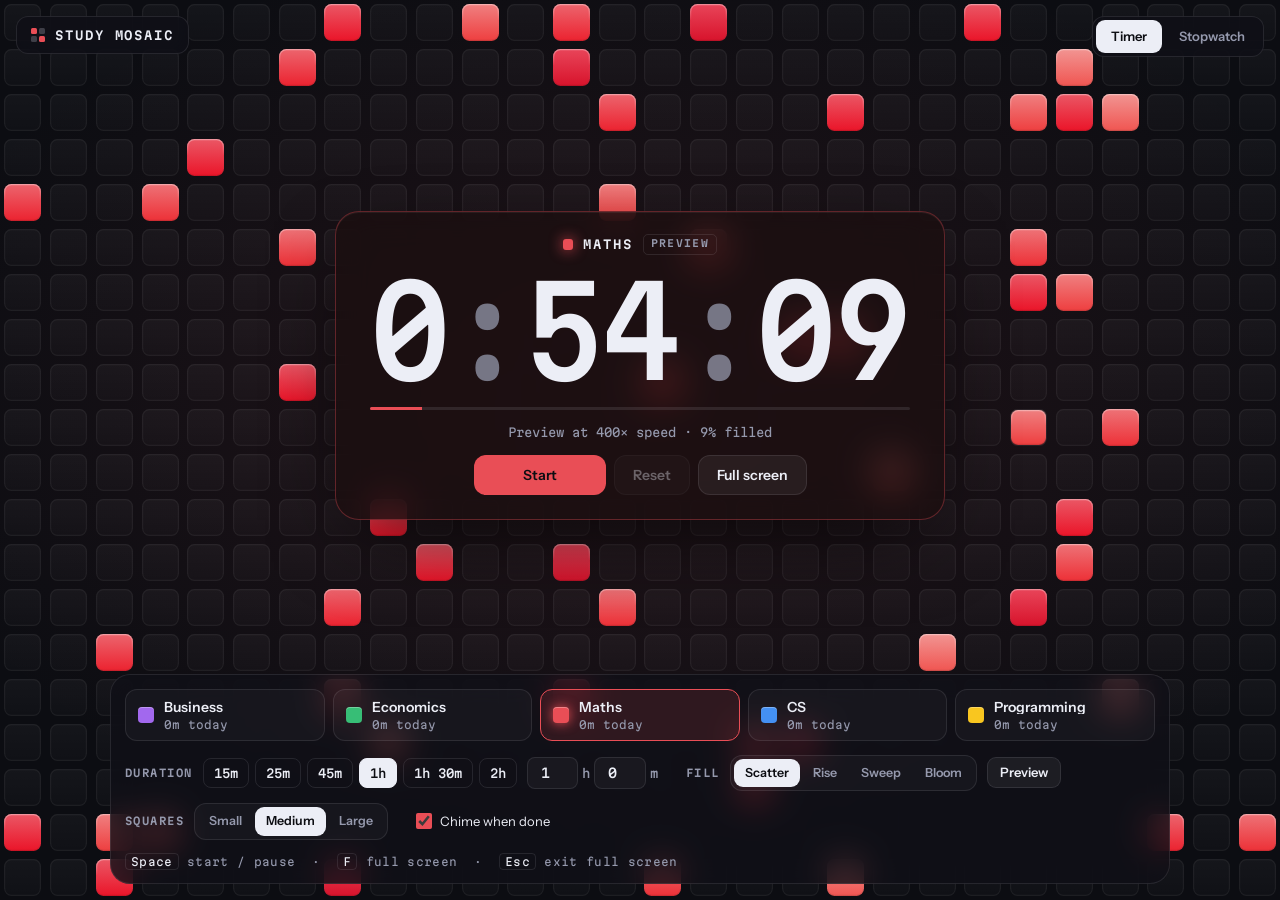
==== study-timer/index.html @ 7d8bab88 "Add Study Mosaic study timer Timer and stopwatch modes with per-subject colours (Business purple, Ec" ====
<!doctype html>
<html lang="en">
<head>
<meta charset="utf-8">
<meta name="viewport" content="width=device-width, initial-scale=1, viewport-fit=cover">
</head>
<body>
<title>Study Mosaic</title>
<link rel="preconnect" href="https://fonts.googleapis.com">
<link rel="preconnect" href="https://fonts.gstatic.com" crossorigin>
<link rel="stylesheet" href="https://fonts.googleapis.com/css2?family=Instrument+Sans:wght@400..700&family=Martian+Mono:wdth,wght@75..112.5,300..700&display=swap">
<style>
  /* Layout: a full-bleed canvas fills with squares behind a centred time plate.
     Brand + mode sit along the top, subjects + settings in a glass dock at the bottom.
     Full screen drops everything except the squares and an enlarged plate. */
  :root {
    --ink: #0c0d12;
    --glass: rgba(15, 16, 23, 0.8);
    --line: rgba(232, 234, 245, 0.1);
    --line-strong: rgba(232, 234, 245, 0.22);
    --text: #eceef6;
    --muted: #9599ad;
    --danger: #ff7a85;
    --subj: hsl(357, 78%, 61%);
    --subj-soft: hsla(357, 78%, 61%, 0.1);
    --subj-line: hsla(357, 78%, 61%, 0.35);
    --plate: hsla(357, 30%, 8%, 0.8);
    --on-subj: #0c0d12;
    --font-ui: "Instrument Sans", ui-sans-serif, system-ui, -apple-system, "Segoe UI", Roboto, sans-serif;
    --font-num: "Martian Mono", ui-monospace, "SF Mono", Menlo, Consolas, monospace;
    color-scheme: dark;
  }
  [hidden] { display: none !important; }
  html, body { height: 100%; }
  body {
    margin: 0;
    background: radial-gradient(1100px 680px at 50% 45%, var(--subj-soft), transparent 70%), var(--ink);
    color: var(--text);
    font-family: var(--font-ui);
    font-size: 15px;
    line-height: 1.4;
    overflow: hidden;
    -webkit-font-smoothing: antialiased;
  }
  button { font: inherit; }

  #tiles { position: fixed; inset: 0; width: 100%; height: 100%; display: block; z-index: 0; }

  .app {
    position: relative;
    z-index: 1;
    box-sizing: border-box;
    height: 100%;
    overflow-y: auto;
    display: grid;
    grid-template-rows: auto 1fr auto;
    gap: 16px;
    padding-block: 16px;
    padding-inline: 16px;
  }

  /* Top bar */
  .topbar { display: flex; flex-wrap: wrap; align-items: flex-start; justify-content: space-between; gap: 12px; }
  .brand {
    display: inline-flex; align-items: center; gap: 10px;
    padding: 11px 14px; border-radius: 12px;
    background: var(--glass); border: 1px solid var(--line);
    -webkit-backdrop-filter: blur(14px); backdrop-filter: blur(14px);
    font: 600 12px/1 var(--font-num); letter-spacing: 0.16em; text-transform: uppercase;
  }
  .mark { display: grid; grid-template-columns: repeat(2, 6px); gap: 2px; }
  .mark i { width: 6px; height: 6px; border-radius: 1.5px; background: var(--line-strong); }
  .mark i:nth-child(1), .mark i:nth-child(4) { background: var(--subj); }
  .mode-wrap { position: relative; }
  .confirm {
    position: absolute; top: calc(100% + 8px); right: 0; z-index: 5;
    width: min(340px, calc(100vw - 32px)); box-sizing: border-box;
    display: grid; gap: 10px; padding: 14px;
    border-radius: 14px; background: var(--glass); border: 1px solid var(--line-strong);
    -webkit-backdrop-filter: blur(16px); backdrop-filter: blur(16px);
    font-size: 14px;
  }
  .confirm-actions { display: flex; gap: 8px; }

  /* Segmented controls */
  .seg {
    display: inline-flex; gap: 2px; padding: 3px; border-radius: 12px;
    background: var(--glass); border: 1px solid var(--line);
    -webkit-backdrop-filter: blur(14px); backdrop-filter: blur(14px);
  }
  .seg button {
    border: 0; background: transparent; color: var(--muted);
    font: 600 13px/1 var(--font-ui); padding: 10px 15px; border-radius: 9px; cursor: pointer;
  }
  .seg button:hover:not(:disabled) { color: var(--text); }
  .seg button[aria-pressed="true"] { background: var(--text); color: var(--ink); }
  .seg-small { background: rgba(255, 255, 255, 0.03); -webkit-backdrop-filter: none; backdrop-filter: none; }
  .seg-small button { padding: 8px 11px; font-size: 12.5px; }

  /* Buttons */
  .btn {
    display: inline-flex; align-items: center; justify-content: center; gap: 8px;
    font: 600 14px/1 var(--font-ui); padding: 12px 18px; border-radius: 12px;
    border: 1px solid var(--line); background: rgba(255, 255, 255, 0.06); color: var(--text);
    cursor: pointer; transition: background 0.15s, border-color 0.15s, transform 0.1s;
  }
  .btn:hover:not(:disabled) { background: rgba(255, 255, 255, 0.12); }
  .btn:active:not(:disabled) { transform: translateY(1px); }
  .btn:disabled { opacity: 0.38; cursor: not-allowed; }
  .btn-primary { min-width: 132px; background: var(--subj); border-color: transparent; color: var(--on-subj); }
  .btn-primary:hover:not(:disabled) { background: var(--subj); filter: brightness(1.08); }
  .btn-small { padding: 8px 12px; font-size: 13px; border-radius: 9px; }
  .btn.armed { border-color: var(--danger); color: var(--danger); }
  :focus-visible { outline: 2px solid var(--subj); outline-offset: 2px; }

  /* Time plate */
  .stage { display: grid; place-items: center; min-height: 0; }
  .plate {
    display: grid; justify-items: center; gap: 14px;
    max-width: 100%; box-sizing: border-box;
    padding: 22px clamp(18px, 4vw, 34px) 24px;
    border-radius: 24px;
    background: var(--plate);
    border: 1px solid var(--subj-line);
    -webkit-backdrop-filter: blur(18px) saturate(1.2); backdrop-filter: blur(18px) saturate(1.2);
    box-shadow: 0 30px 90px -30px rgba(0, 0, 0, 0.85), inset 0 1px 0 rgba(255, 255, 255, 0.06);
  }
  .plate-head {
    display: flex; align-items: center; gap: 10px;
    font: 600 12px/1 var(--font-num); letter-spacing: 0.16em; text-transform: uppercase;
  }
  .dot { width: 0.85em; height: 0.85em; border-radius: 0.25em; background: var(--subj); box-shadow: 0 0 14px var(--subj); }
  .status {
    color: var(--muted); padding: 0.45em 0.7em; border: 1px solid var(--line); border-radius: 0.5em;
    font-size: 0.82em; letter-spacing: 0.14em;
  }
  .digits {
    font-family: var(--font-num); font-weight: 500; font-stretch: 87.5%;
    font-variant-numeric: tabular-nums; font-size: clamp(48px, 10vw, 124px);
    line-height: 1; letter-spacing: -0.03em; white-space: nowrap;
  }
  .digits .c { color: var(--muted); opacity: 0.75; }
  .meter { width: 100%; height: 3px; border-radius: 2px; background: var(--line); overflow: hidden; }
  .meter i { display: block; height: 100%; width: 0%; background: var(--subj); }
  .meta { font: 400 12px/1.4 var(--font-num); color: var(--muted); text-align: center; font-variant-numeric: tabular-nums; }
  .actions { display: flex; flex-wrap: wrap; justify-content: center; gap: 8px; }

  /* Dock */
  .dock {
    justify-self: center; width: 100%; max-width: 1060px; box-sizing: border-box;
    display: grid; gap: 14px; padding: 14px; border-radius: 20px;
    background: var(--glass); border: 1px solid var(--line);
    -webkit-backdrop-filter: blur(16px) saturate(1.1); backdrop-filter: blur(16px) saturate(1.1);
  }
  .subjects { display: grid; grid-template-columns: repeat(5, minmax(0, 1fr)); gap: 8px; }
  .subject {
    --c: #888;
    display: flex; align-items: center; gap: 10px; min-width: 0;
    padding: 10px 12px; border-radius: 12px;
    border: 1px solid var(--line); background: rgba(255, 255, 255, 0.03); color: var(--text);
    cursor: pointer; text-align: left; transition: border-color 0.15s, background 0.15s;
  }
  .subject:hover { background: rgba(255, 255, 255, 0.07); }
  .subject .sw { flex: none; width: 16px; height: 16px; border-radius: 4px; background: var(--c); box-shadow: inset 0 1px 0 rgba(255, 255, 255, 0.3); }
  .subject .txt { display: grid; gap: 5px; min-width: 0; }
  .subject .name { font-weight: 600; font-size: 14px; line-height: 1; white-space: nowrap; overflow: hidden; text-overflow: ellipsis; }
  .subject .today { font: 400 11px/1 var(--font-num); color: var(--muted); white-space: nowrap; font-variant-numeric: tabular-nums; }
  .subject[aria-pressed="true"] { border-color: var(--c); background: color-mix(in srgb, var(--c) 14%, transparent); }
  .subject[aria-pressed="true"] .sw { box-shadow: 0 0 12px var(--c), inset 0 1px 0 rgba(255, 255, 255, 0.3); }

  .settings { display: flex; flex-wrap: wrap; align-items: center; gap: 12px 28px; }
  .group { display: flex; flex-wrap: wrap; align-items: center; gap: 8px 10px; min-width: 0; }
  .label { font: 600 10.5px/1 var(--font-num); letter-spacing: 0.14em; text-transform: uppercase; color: var(--muted); }
  .chips { display: flex; flex-wrap: wrap; gap: 6px; }
  .chip {
    font: 500 12px/1 var(--font-num); padding: 8px 10px; border-radius: 8px;
    border: 1px solid var(--line); background: transparent; color: var(--text); cursor: pointer;
  }
  .chip:hover:not(:disabled) { border-color: var(--line-strong); }
  .chip[aria-pressed="true"] { background: var(--text); border-color: var(--text); color: var(--ink); }
  .chip:disabled, .seg button:disabled, .custom input:disabled { opacity: 0.4; cursor: not-allowed; }
  .custom { display: inline-flex; align-items: center; gap: 4px; font: 500 12px/1 var(--font-num); color: var(--muted); }
  .custom input {
    width: 3.2em; padding: 7px 4px; border-radius: 8px; border: 1px solid var(--line);
    background: rgba(255, 255, 255, 0.04); color: var(--text);
    font: 500 13px/1 var(--font-num); text-align: center;
  }
  .note { font-size: 12px; color: var(--muted); }
  .toggle { display: inline-flex; align-items: center; gap: 8px; cursor: pointer; font-size: 13px; }
  .toggle input { accent-color: var(--subj); width: 16px; height: 16px; margin: 0; }
  .keys { margin: 0; font: 400 11px/1.4 var(--font-num); color: var(--muted); letter-spacing: 0.03em; }
  .keys kbd { font: inherit; color: var(--text); padding: 1px 5px; border: 1px solid var(--line); border-radius: 4px; }

  @media (max-width: 760px) {
    .subjects { display: flex; overflow-x: auto; scroll-snap-type: x proximity; padding-bottom: 4px; }
    .subject { flex: 0 0 auto; min-width: 140px; scroll-snap-align: start; }
    .settings { gap: 12px 18px; }
  }
  @media (hover: none) { .keys { display: none; } }

  /* Full screen (focus) mode */
  body.focus .topbar, body.focus .dock, body.focus .actions, body.focus .meta { display: none; }
  body.focus .app { grid-template-rows: 1fr; }
  body.focus .plate {
    gap: clamp(12px, 2.2vh, 26px);
    padding: clamp(18px, 3.6vh, 46px) clamp(24px, 4.5vw, 76px);
    border-radius: clamp(20px, 2.4vw, 38px);
  }
  body.focus .plate-head { font-size: clamp(12px, 1.3vw, 19px); }
  body.focus .digits { font-size: min(17vw, 30vh); }
  body.focus.idle, body.focus.idle * { cursor: none; }
  .focus-ui {
    position: fixed; z-index: 10;
    top: calc(env(safe-area-inset-top, 0px) + 16px); right: 16px; left: 16px;
    display: none; flex-wrap: wrap; align-items: center; justify-content: flex-end; gap: 8px;
    pointer-events: none; opacity: 0; transition: opacity 0.3s;
  }
  .focus-ui .hint { font: 400 12px/1 var(--font-num); color: var(--muted); margin-right: 6px; }
  .focus-ui .btn { background: var(--glass); -webkit-backdrop-filter: blur(14px); backdrop-filter: blur(14px); }
  body.focus .focus-ui { display: flex; }
  body.focus.show-ui .focus-ui { opacity: 1; pointer-events: auto; }

  @media (prefers-reduced-motion: reduce) {
    *, *::before, *::after { transition: none !important; }
  }
</style>

<canvas id="tiles" aria-hidden="true"></canvas>

<div class="app">
  <header class="topbar">
    <div class="brand"><span class="mark" aria-hidden="true"><i></i><i></i><i></i><i></i></span>Study Mosaic</div>
    <div class="mode-wrap">
      <div class="seg" role="group" aria-label="Mode">
        <button type="button" id="mode-timer" data-mode="timer">Timer</button>
        <button type="button" id="mode-stopwatch" data-mode="stopwatch">Stopwatch</button>
      </div>
      <div class="confirm" id="mode-confirm" role="alertdialog" aria-labelledby="mode-confirm-text" hidden>
        <span id="mode-confirm-text">Switch modes? This resets the current session.</span>
        <div class="confirm-actions">
          <button type="button" class="btn btn-small armed" id="mode-confirm-yes">Switch and reset</button>
          <button type="button" class="btn btn-small" id="mode-confirm-no">Keep going</button>
        </div>
      </div>
    </div>
  </header>

  <main class="stage">
    <section class="plate" aria-label="Study clock">
      <div class="plate-head"><span class="dot" aria-hidden="true"></span><span id="plate-subject">Maths</span><span class="status" id="status">Ready</span></div>
      <div class="digits" id="digits" role="timer" aria-live="off">1:00:00</div>
      <div class="meter" aria-hidden="true"><i id="meter"></i></div>
      <div class="meta" id="meta">&nbsp;</div>
      <div class="actions">
        <button type="button" class="btn btn-primary" id="start">Start</button>
        <button type="button" class="btn" id="reset">Reset</button>
        <button type="button" class="btn" id="fullscreen">Full screen</button>
      </div>
    </section>
  </main>

  <section class="dock" aria-label="Session settings">
    <div class="subjects" id="subjects" role="group" aria-label="Subject"></div>
    <div class="settings">
      <div class="group">
        <span class="label" id="duration-label">Duration</span>
        <div class="chips" id="presets"></div>
        <div class="custom">
          <input id="dur-h" type="number" min="0" max="23" inputmode="numeric" aria-label="Hours"><span>h</span>
          <input id="dur-m" type="number" min="0" max="59" inputmode="numeric" aria-label="Minutes"><span>m</span>
        </div>
        <span class="note" id="duration-note" hidden>Reset to change</span>
      </div>
      <div class="group">
        <span class="label">Fill</span>
        <div class="seg seg-small" id="patterns" role="group" aria-label="Fill pattern"></div>
        <button type="button" class="btn btn-small" id="preview">Preview</button>
      </div>
      <div class="group">
        <span class="label">Squares</span>
        <div class="seg seg-small" id="sizes" role="group" aria-label="Square size"></div>
      </div>
      <label class="toggle" for="sound"><input type="checkbox" id="sound"><span>Chime when done</span></label>
    </div>
    <p class="keys"><kbd>Space</kbd> start / pause &nbsp;·&nbsp; <kbd>F</kbd> full screen &nbsp;·&nbsp; <kbd>Esc</kbd> exit full screen</p>
  </section>
</div>

<div class="focus-ui" id="focus-ui">
  <span class="hint">Esc or double-click to exit</span>
  <button type="button" class="btn btn-small" id="focus-run">Pause</button>
  <button type="button" class="btn btn-small" id="focus-exit">Exit full screen</button>
</div>

<script>
(() => {
  'use strict';

  const SUBJECTS = [
    { id: 'business',    name: 'Business',    h: 266, s: 80, l: 67 },
    { id: 'economics',   name: 'Economics',   h: 148, s: 55, l: 48 },
    { id: 'maths',       name: 'Maths',       h: 357, s: 78, l: 61 },
    { id: 'cs',          name: 'CS',          h: 214, s: 88, l: 61 },
    { id: 'programming', name: 'Programming', h: 46,  s: 95, l: 55 },
  ];
  const SUB = Object.fromEntries(SUBJECTS.map((s) => [s.id, s]));
  const PRESETS = [[15, '15m'], [25, '25m'], [45, '45m'], [60, '1h'], [90, '1h 30m'], [120, '2h']];
  const PATTERNS = [['scatter', 'Scatter'], ['rise', 'Rise'], ['sweep', 'Sweep'], ['bloom', 'Bloom']];
  const SIZES = [['S', 'Small', 30], ['M', 'Medium', 46], ['L', 'Large', 74]];
  const SHADES = [-9, -5, -2, 1, 4, 8];          // lightness offsets that give the mosaic its texture
  const STORE = 'study-mosaic:v1';
  const PREVIEW_MS = 9000, SHIMMER_MS = 2200, FADE_MS = 1400;
  const reduceMotion = !!(window.matchMedia && matchMedia('(prefers-reduced-motion: reduce)').matches);

  const $ = (id) => document.getElementById(id);
  const clamp = (v, a, b) => Math.min(b, Math.max(a, v));
  const hsl = (h, s, l, a = 1) => `hsla(${h.toFixed(1)}, ${s}%, ${l}%, ${a})`;
  const newSeed = () => (Math.random() * 4294967296) >>> 0;
  const todayKey = () => { const d = new Date(); return `${d.getFullYear()}-${d.getMonth() + 1}-${d.getDate()}`; };
  function mulberry32(a) {
    return function () {
      a = (a + 0x6D2B79F5) | 0;
      let t = Math.imul(a ^ (a >>> 15), 1 | a);
      t = (t + Math.imul(t ^ (t >>> 7), 61 | t)) ^ t;
      return ((t ^ (t >>> 14)) >>> 0) / 4294967296;
    };
  }

  // ---------- State ----------
  function defaults() {
    return {
      mode: 'timer', subject: 'maths', durationMin: 60, pattern: 'scatter', size: 'M', sound: true,
      running: false, acc: 0, runStart: 0, done: false, seed: newSeed(),
      segments: [{ at: 0, subject: 'maths' }],
      tally: { date: todayKey(), ms: {} }, tallyMark: 0,
    };
  }
  function loadState() {
    let saved = null;
    try { saved = JSON.parse(localStorage.getItem(STORE)); } catch (_) { saved = null; }
    if (!saved || typeof saved !== 'object') return { s: defaults(), fresh: true };
    const s = Object.assign(defaults(), saved);
    if (!SUB[s.subject]) s.subject = 'maths';
    if (s.mode !== 'timer' && s.mode !== 'stopwatch') s.mode = 'timer';
    s.durationMin = clamp(Math.round(+s.durationMin) || 60, 1, 1439);
    if (!PATTERNS.some((p) => p[0] === s.pattern)) s.pattern = 'scatter';
    if (!SIZES.some((z) => z[0] === s.size)) s.size = 'M';
    s.sound = s.sound !== false;
    s.acc = Math.max(0, +s.acc || 0);
    s.runStart = +s.runStart || 0;
    s.running = !!s.running && s.runStart > 0;
    s.done = !!s.done;
    s.seed = (+s.seed >>> 0) || newSeed();
    if (!Array.isArray(s.segments) || !s.segments.length ||
        s.segments.some((g) => !g || !SUB[g.subject] || !(g.at >= 0))) {
      s.segments = [{ at: 0, subject: s.subject }];
    }
    if (!s.tally || typeof s.tally !== 'object' || !s.tally.ms || typeof s.tally.ms !== 'object') {
      s.tally = { date: todayKey(), ms: {} };
    }
    s.tallyMark = Math.max(0, +s.tallyMark || 0);
    return { s, fresh: false };
  }
  const loaded = loadState();
  const state = loaded.s;
  function save() { try { localStorage.setItem(STORE, JSON.stringify(state)); } catch (_) { /* storage unavailable */ } }

  const T = () => state.durationMin * 60000;
  function elapsed(now = Date.now()) {
    let e = state.acc + (state.running ? Math.max(0, now - state.runStart) : 0);
    if (state.mode === 'timer') e = Math.min(e, T());
    return e;
  }
  // Adds study time since the last call to today's total for the current subject.
  function account() {
    const d = todayKey();
    if (state.tally.date !== d) state.tally = { date: d, ms: {} };
    const e = elapsed();
    const delta = e - state.tallyMark;
    if (delta > 0) state.tally.ms[state.subject] = (state.tally.ms[state.subject] || 0) + delta;
    state.tallyMark = e;
  }
  function subjectAt(t) {
    const segs = state.segments;
    let id = segs[0].subject;
    for (let i = 1; i < segs.length; i++) { if (segs[i].at <= t) id = segs[i].subject; else break; }
    return id;
  }

  // ---------- Canvas ----------
  const canvas = $('tiles');
  const ctx = canvas.getContext('2d');
  const staticCanvas = document.createElement('canvas');
  const sctx = staticCanvas.getContext('2d');
  let prevCanvas = null;
  let grid = { N: 0 };
  let sprites = {}, ghost = null, white = null;
  const drawn = { valid: false, cycle: 0, completed: 0, preview: false };
  const fx = { preview: null, shimmer: null, fade: null };
  let paintRequested = true;

  function roundRect(g, x, y, w, h, r) {
    g.beginPath();
    g.moveTo(x + r, y);
    g.arcTo(x + w, y, x + w, y + h, r);
    g.arcTo(x + w, y + h, x, y + h, r);
    g.arcTo(x, y + h, x, y, r);
    g.arcTo(x, y, x + w, y, r);
    g.closePath();
  }
  function makeTile(t, top, bottom, gloss, stroke) {
    const cv = document.createElement('canvas');
    cv.width = cv.height = t;
    const g = cv.getContext('2d');
    const r = t * 0.2;
    roundRect(g, 0, 0, t, t, r);
    const fill = g.createLinearGradient(0, 0, 0, t);
    fill.addColorStop(0, top);
    fill.addColorStop(1, bottom);
    g.fillStyle = fill;
    g.fill();
    const lw = Math.max(1, t * 0.035);
    if (gloss || stroke) {
      roundRect(g, lw / 2, lw / 2, t - lw, t - lw, Math.max(0, r - lw / 2));
      if (gloss) {
        const edge = g.createLinearGradient(0, 0, 0, t);
        edge.addColorStop(0, 'rgba(255,255,255,0.38)');
        edge.addColorStop(0.45, 'rgba(255,255,255,0)');
        edge.addColorStop(1, 'rgba(0,0,0,0.14)');
        g.strokeStyle = edge;
      } else {
        g.strokeStyle = stroke;
      }
      g.lineWidth = lw;
      g.stroke();
    }
    return cv;
  }
  function buildSprites() {
    const t = grid.tile;
    sprites = {};
    for (const s of SUBJECTS) {
      sprites[s.id] = SHADES.map((dl, i) => {
        const h = s.h + (i - (SHADES.length - 1) / 2) * 1.8;
        const l = s.l + dl;
        return makeTile(t, hsl(h, s.s, Math.min(86, l + 7)), hsl(h, Math.min(100, s.s + 6), Math.max(14, l - 6)), true);
      });
    }
    ghost = makeTile(t, 'rgba(255,255,255,0.04)', 'rgba(255,255,255,0.02)', false, 'rgba(255,255,255,0.05)');
    white = makeTile(t, '#ffffff', '#ffffff', false);
  }
  function computeOrder(cols, rows) {
    const N = cols * rows;
    const rnd = mulberry32(state.seed);
    const keys = new Float64Array(N);
    const cx = (cols - 1) / 2, cy = (rows - 1) / 2;
    for (let i = 0; i < N; i++) {
      const c = i % cols, r = (i / cols) | 0, j = rnd();
      switch (state.pattern) {
        case 'rise':  keys[i] = (rows - 1 - r) + j * 2.6; break;            // bottom up, ragged waterline
        case 'sweep': keys[i] = c + r + j * 3.2; break;                     // diagonal, top-left first
        case 'bloom': keys[i] = Math.hypot(c - cx, r - cy) + j * 2.6; break; // centre outwards
        default:      keys[i] = j;                                          // even random scatter
      }
    }
    const order = new Uint32Array(N);
    for (let i = 0; i < N; i++) order[i] = i;
    order.sort((a, b) => keys[a] - keys[b]);
    return order;
  }
  function relayout() {
    const W = canvas.clientWidth, H = canvas.clientHeight;
    if (W < 20 || H < 20) return;
    const dpr = Math.min(window.devicePixelRatio || 1, 2);
    canvas.width = Math.round(W * dpr);
    canvas.height = Math.round(H * dpr);
    staticCanvas.width = canvas.width;
    staticCanvas.height = canvas.height;
    let target = SIZES.find((z) => z[0] === state.size)[2];
    if (Math.min(W, H) < 560) target *= 0.78;
    // Columns and rows are rounded so the grid lands exactly on the screen edges: no clipped squares.
    const cols = Math.max(4, Math.round(W / target));
    const rows = Math.max(3, Math.round(H / (W / cols)));
    const cw = canvas.width / cols, ch = canvas.height / rows;
    const cell = Math.min(cw, ch);
    const gap = Math.max(1.5 * dpr, cell * 0.085);
    const tile = Math.max(3, Math.round(cell - 2 * gap));
    const N = cols * rows;
    const x = new Float32Array(N), y = new Float32Array(N), diag = new Float32Array(N), shade = new Uint8Array(N);
    const rnd = mulberry32(state.seed ^ 0x5bd1e995);
    for (let i = 0; i < N; i++) {
      const c = i % cols, r = (i / cols) | 0;
      x[i] = Math.round(c * cw + (cw - tile) / 2);
      y[i] = Math.round(r * ch + (ch - tile) / 2);
      diag[i] = (c / Math.max(1, cols - 1) + r / Math.max(1, rows - 1)) / 2;
      shade[i] = Math.floor(rnd() * SHADES.length);
    }
    grid = { N, cols, rows, tile, x, y, diag, shade, order: computeOrder(cols, rows) };
    buildSprites();
    prevCanvas = null;
    fx.fade = null;
    drawn.valid = false;
    paintRequested = true;
  }

  // Square k of a cycle takes the colour of the subject studied at the middle of its time slot.
  function tileSprite(cell, v, k) {
    const id = v.preview ? state.subject : subjectAt((v.cycle + (k + 0.5) / grid.N) * T());
    return sprites[id][grid.shade[cell]];
  }
  function drawAt(g, sprite, cell, scale = 1, alpha = 1) {
    const x = grid.x[cell], y = grid.y[cell];
    if (scale >= 0.999 && alpha >= 0.999) { g.drawImage(sprite, x, y); return; }
    const t = grid.tile, s = t * scale, o = (t - s) / 2;
    g.globalAlpha = alpha;
    g.drawImage(sprite, x + o, y + o, s, s);
    g.globalAlpha = 1;
  }
  function makeView(p, cycle, preview, e) {
    const f = p * grid.N;
    const completed = Math.min(grid.N, Math.floor(f));
    return { p, cycle, preview, e, completed, q: completed < grid.N ? f - completed : 0 };
  }
  function currentView(now) {
    if (fx.preview) {
      const p = (now - fx.preview.start) / PREVIEW_MS;
      if (p < 1) return makeView(Math.max(0, p), 0, true, Math.max(0, p) * T());
      endPreview(now);
    }
    const e = elapsed(now), t = T();
    if (state.mode === 'timer') return makeView(Math.min(1, e / t), 0, false, e);
    const cycle = Math.floor(e / t);
    return makeView((e - cycle * t) / t, cycle, false, e);
  }
  function rebuildStatic(v) {
    sctx.clearRect(0, 0, staticCanvas.width, staticCanvas.height);
    for (let k = 0; k < grid.N; k++) {
      const cell = grid.order[k];
      drawAt(sctx, k < v.completed ? tileSprite(cell, v, k) : ghost, cell);
    }
    drawn.valid = true;
    drawn.cycle = v.cycle;
    drawn.preview = v.preview;
    drawn.completed = v.completed;
    paintRequested = true;
  }
  function fillRemaining() {
    const v = { cycle: drawn.cycle, preview: drawn.preview };
    for (let k = drawn.completed; k < grid.N; k++) drawAt(sctx, tileSprite(grid.order[k], v, k), grid.order[k]);
    drawn.completed = grid.N;
  }
  function snapshotToPrev() {
    if (!prevCanvas) prevCanvas = document.createElement('canvas');
    prevCanvas.width = staticCanvas.width;
    prevCanvas.height = staticCanvas.height;
    prevCanvas.getContext('2d').drawImage(staticCanvas, 0, 0);
  }
  // A full screen shimmers, then (when the grid starts over) fades away.
  function startFinale(now, thenFade) {
    if (reduceMotion) { fx.shimmer = null; fx.fade = null; return; }
    fx.shimmer = { start: now };
    fx.fade = thenFade ? { start: now + SHIMMER_MS } : null;
  }
  function endPreview(now) {
    fx.preview = null;
    if (drawn.valid && drawn.preview) {
      fillRemaining();
      snapshotToPrev();
      startFinale(now, true);
    }
    drawn.valid = false;
  }
  function syncStatic(v) {
    if (drawn.valid && !drawn.preview && !v.preview && state.mode === 'stopwatch' && v.cycle === drawn.cycle + 1) {
      fillRemaining();
      snapshotToPrev();
      startFinale(Date.now(), true);
      chime(true);
      drawn.valid = false;
    }
    if (!drawn.valid || v.cycle !== drawn.cycle || v.preview !== drawn.preview || v.completed < drawn.completed) {
      rebuildStatic(v);
      return;
    }
    while (drawn.completed < v.completed) {
      const k = drawn.completed++;
      const cell = grid.order[k];
      drawAt(sctx, tileSprite(cell, v, k), cell);
    }
  }
  function render(v, now) {
    ctx.clearRect(0, 0, canvas.width, canvas.height);
    ctx.drawImage(staticCanvas, 0, 0);
    if (v.q > 0 && v.completed < grid.N) {
      const k = v.completed, cell = grid.order[k];
      const grow = 1 - Math.pow(1 - v.q, 3);
      drawAt(ctx, tileSprite(cell, v, k), cell, grow, Math.min(1, v.q * 3));
    }
    let layer = 1;
    if (fx.fade) {
      const a = 1 - (now - fx.fade.start) / FADE_MS;
      if (a <= 0 || !prevCanvas) {
        fx.fade = null;
      } else {
        layer = Math.min(1, a);
        ctx.globalAlpha = layer;
        ctx.drawImage(prevCanvas, 0, 0);
        ctx.globalAlpha = 1;
      }
    }
    if (fx.shimmer) {
      const t = (now - fx.shimmer.start) / SHIMMER_MS;
      if (t >= 1) {
        fx.shimmer = null;
      } else {
        const front = -0.2 + t * 1.4, band = 0.13;
        for (let i = 0; i < grid.N; i++) {
          const d = Math.abs(grid.diag[i] - front);
          if (d < band) {
            ctx.globalAlpha = (1 - d / band) * 0.42 * layer;
            ctx.drawImage(white, grid.x[i], grid.y[i]);
          }
        }
        ctx.globalAlpha = 1;
      }
    }
  }

  // ---------- Text ----------
  const els = {
    digits: $('digits'), meter: $('meter'), meta: $('meta'), status: $('status'), plateSubject: $('plate-subject'),
    start: $('start'), reset: $('reset'), fullscreen: $('fullscreen'), preview: $('preview'),
    durLabel: $('duration-label'), durNote: $('duration-note'), durH: $('dur-h'), durM: $('dur-m'),
    sound: $('sound'), focusRun: $('focus-run'), focusExit: $('focus-exit'),
    modeConfirm: $('mode-confirm'), modeConfirmText: $('mode-confirm-text'),
  };
  const cache = {};
  function setText(el, key, val) { if (cache[key] !== val) { cache[key] = val; el.textContent = val; } }
  const pad = (n) => String(n).padStart(2, '0');
  function clock(secs, hours) {
    const h = Math.floor(secs / 3600), m = Math.floor((secs % 3600) / 60), s = secs % 60;
    return h > 0 || hours ? `${h}:${pad(m)}:${pad(s)}` : `${pad(m)}:${pad(s)}`;
  }
  function fmtLong(ms) {
    const m = Math.round(ms / 60000), h = Math.floor(m / 60), r = m % 60;
    if (!h) return `${r} min`;
    return r ? `${h} h ${r} min` : `${h} h`;
  }
  function fmtInterval(ms) {
    const s = ms / 1000;
    if (s < 1) return `${s.toFixed(2)} s`;
    if (s < 10) return `${s.toFixed(1)} s`;
    if (s < 90) return `${Math.round(s)} s`;
    return `${(s / 60).toFixed(1)} min`;
  }
  const fmtToday = (ms) => { const m = Math.floor(ms / 60000); return m < 60 ? `${m}m` : `${Math.floor(m / 60)}h ${m % 60}m`; };
  const nf = (n) => n.toLocaleString();

  function updateText(v) {
    const t = T(), timer = state.mode === 'timer';
    const secs = timer ? Math.max(0, Math.ceil((t - v.e) / 1000 - 1e-9)) : Math.floor(v.e / 1000);
    const str = clock(secs, !timer || t >= 3600000);
    if (cache.digits !== str) {
      cache.digits = str;
      els.digits.innerHTML = str.replace(/:/g, '<span class="c">:</span>');
    }
    const pct = (v.preview || !timer || !state.done ? v.p : 1) * 100;
    const width = `${pct.toFixed(2)}%`;
    if (cache.meter !== width) { cache.meter = width; els.meter.style.width = width; }

    let status;
    if (v.preview) status = 'Preview';
    else if (timer && state.done) status = 'Done';
    else if (state.running) status = 'Running';
    else status = v.e > 0 ? 'Paused' : 'Ready';
    setText(els.status, 'status', status);

    const N = grid.N, whole = Math.floor(pct);
    let meta;
    if (v.preview) meta = `Preview at ${nf(Math.round(t / PREVIEW_MS))}× speed · ${whole}% filled`;
    else if (timer && state.done) meta = `Screen full · ${fmtLong(t)} done`;
    else if (v.e === 0) meta = timer ? `${nf(N)} squares · one every ${fmtInterval(t / N)}` : `${nf(N)} squares · the screen fills every ${fmtLong(t)}`;
    else if (timer) meta = `${whole}% filled · ${nf(v.completed)} of ${nf(N)} squares`;
    else meta = `Screen ${v.cycle + 1} · ${whole}% filled · fills every ${fmtLong(t)}`;
    setText(els.meta, 'meta', meta);
  }
  function updateToday() {
    for (const s of SUBJECTS) setText($(`today-${s.id}`), `today-${s.id}`, `${fmtToday(state.tally.ms[s.id] || 0)} today`);
  }

  // ---------- Theme ----------
  function applyTheme() {
    const s = SUB[state.subject];
    const r = document.documentElement.style;
    r.setProperty('--subj', hsl(s.h, s.s, s.l));
    r.setProperty('--subj-soft', hsl(s.h, s.s, s.l, 0.1));
    r.setProperty('--subj-line', hsl(s.h, s.s, s.l, 0.35));
    r.setProperty('--plate', hsl(s.h, 30, 8, 0.8));
  }

  // ---------- Sound and wake lock ----------
  let audio = null;
  function ensureAudio() {
    try {
      if (!audio) audio = new (window.AudioContext || window.webkitAudioContext)();
      if (audio.state === 'suspended') audio.resume();
    } catch (_) { audio = null; }
  }
  function chime(soft) {
    if (!state.sound || !audio) return;
    try {
      if (audio.state === 'suspended') audio.resume();
      const t0 = audio.currentTime + 0.05;
      const notes = soft ? [783.99] : [659.25, 783.99, 987.77, 1318.51];
      notes.forEach((f, i) => {
        const o = audio.createOscillator(), g = audio.createGain();
        const s = t0 + i * 0.18;
        o.type = 'sine';
        o.frequency.value = f;
        g.gain.setValueAtTime(0.0001, s);
        g.gain.exponentialRampToValueAtTime(soft ? 0.08 : 0.16, s + 0.02);
        g.gain.exponentialRampToValueAtTime(0.0001, s + 1.8);
        o.connect(g);
        g.connect(audio.destination);
        o.start(s);
        o.stop(s + 1.9);
      });
    } catch (_) { /* audio unavailable */ }
  }
  let wakeLock = null;
  async function requestWake() {
    try {
      if ('wakeLock' in navigator && !wakeLock) {
        wakeLock = await navigator.wakeLock.request('screen');
        wakeLock.addEventListener('release', () => { wakeLock = null; });
      }
    } catch (_) { wakeLock = null; }
  }
  function releaseWake() {
    try { if (wakeLock) wakeLock.release(); } catch (_) { /* already released */ }
    wakeLock = null;
  }

  // ---------- Actions ----------
  let resetArmed = 0;
  function start() {
    if (state.running) return;
    if (state.done) resetSession();
    fx.preview = null;
    drawn.valid = false;
    ensureAudio();
    state.runStart = Date.now();
    state.running = true;
    requestWake();
    save();
    syncUI();
  }
  function pause() {
    if (!state.running) return;
    account();
    state.acc = elapsed();
    state.running = false;
    releaseWake();
    save();
    syncUI();
  }
  const toggleRun = () => (state.running ? pause() : start());
  function resetSession() {
    account();
    Object.assign(state, {
      running: false, acc: 0, runStart: 0, done: false, seed: newSeed(),
      segments: [{ at: 0, subject: state.subject }], tallyMark: 0,
    });
    resetArmed = 0;
    fx.shimmer = null;
    fx.fade = null;
    releaseWake();
    relayout();
    save();
    syncUI();
  }
  function finish(silent) {
    account();
    state.acc = T();
    state.running = false;
    state.done = true;
    state.tallyMark = state.acc;
    releaseWake();
    save();
    if (!silent) { chime(false); startFinale(Date.now(), false); }
    syncUI();
  }
  function setSubject(id) {
    if (id === state.subject || !SUB[id]) return;
    account();
    const e = elapsed(), segs = state.segments;
    if (e === 0) state.segments = [{ at: 0, subject: id }];
    else if (segs[segs.length - 1].at === e) segs[segs.length - 1].subject = id;
    else segs.push({ at: e, subject: id });
    state.subject = id;
    applyTheme();
    drawn.valid = false;
    save();
    syncUI();
  }
  let pendingMode = null;
  function requestMode(m) {
    if (m === state.mode) { hideModeConfirm(); return; }
    if (elapsed() > 0 || state.running) {
      pendingMode = m;
      els.modeConfirmText.textContent = `Switch to ${m === 'timer' ? 'Timer' : 'Stopwatch'}? This resets the current session.`;
      els.modeConfirm.hidden = false;
      $('mode-confirm-no').focus();
      return;
    }
    applyMode(m);
  }
  function hideModeConfirm() { pendingMode = null; els.modeConfirm.hidden = true; }
  function applyMode(m) {
    hideModeConfirm();
    account();
    state.mode = m;
    resetSession();
  }
  function setDuration(min) {
    if (elapsed() > 0 || state.running) return;
    state.durationMin = clamp(Math.round(min), 1, 1439);
    save();
    syncUI();
  }
  function startPreview() {
    if (state.running || !grid.N) return;
    fx.preview = { start: Date.now() };
    fx.shimmer = null;
    fx.fade = null;
    drawn.valid = false;
  }

  // ---------- Full screen ----------
  let fsEntered = false, uiTimer = 0;
  const isFocus = () => document.body.classList.contains('focus');
  const fsElement = () => document.fullscreenElement || document.webkitFullscreenElement || null;
  function pokeUi() {
    if (!isFocus()) return;
    document.body.classList.add('show-ui');
    document.body.classList.remove('idle');
    clearTimeout(uiTimer);
    uiTimer = setTimeout(() => {
      document.body.classList.remove('show-ui');
      document.body.classList.add('idle');
    }, 2600);
  }
  function enterFocus() {
    if (isFocus()) return;
    hideModeConfirm();
    document.body.classList.add('focus');
    pokeUi();
    const el = document.documentElement;
    try {
      const req = el.requestFullscreen || el.webkitRequestFullscreen;
      if (req) {
        const p = req.call(el);
        if (p && p.catch) p.catch(() => { /* browser kept the window size; focus mode still applies */ });
      }
    } catch (_) { /* fullscreen not allowed here */ }
  }
  function leaveFocus() {
    document.body.classList.remove('focus', 'show-ui', 'idle');
    clearTimeout(uiTimer);
  }
  function exitFocus() {
    leaveFocus();
    if (fsElement()) {
      try {
        const p = (document.exitFullscreen || document.webkitExitFullscreen).call(document);
        if (p && p.catch) p.catch(() => {});
      } catch (_) { /* ignore */ }
    }
  }
  function onFsChange() {
    if (fsElement()) fsEntered = true;
    else if (fsEntered) { fsEntered = false; leaveFocus(); }
  }
  document.addEventListener('fullscreenchange', onFsChange);
  document.addEventListener('webkitfullscreenchange', onFsChange);

  // ---------- Controls ----------
  const subjectsEl = $('subjects');
  for (const s of SUBJECTS) {
    const b = document.createElement('button');
    b.type = 'button';
    b.className = 'subject';
    b.id = `subject-${s.id}`;
    b.dataset.id = s.id;
    b.style.setProperty('--c', hsl(s.h, s.s, s.l));
    b.innerHTML = `<span class="sw" aria-hidden="true"></span><span class="txt"><span class="name">${s.name}</span><span class="today" id="today-${s.id}">0m today</span></span>`;
    b.addEventListener('click', () => setSubject(s.id));
    subjectsEl.appendChild(b);
  }
  const presetsEl = $('presets');
  for (const [min, label] of PRESETS) {
    const b = document.createElement('button');
    b.type = 'button';
    b.className = 'chip';
    b.id = `preset-${min}`;
    b.dataset.min = String(min);
    b.textContent = label;
    b.addEventListener('click', () => setDuration(min));
    presetsEl.appendChild(b);
  }
  function fillSeg(el, items, key) {
    for (const [id, label] of items) {
      const b = document.createElement('button');
      b.type = 'button';
      b.id = `${key}-${id}`;
      b.dataset.value = id;
      b.textContent = label;
      b.addEventListener('click', () => {
        if (state[key] === id) return;
        state[key] = id;
        relayout();
        save();
        syncUI();
      });
      el.appendChild(b);
    }
  }
  fillSeg($('patterns'), PATTERNS, 'pattern');
  fillSeg($('sizes'), SIZES, 'size');

  document.querySelectorAll('[data-mode]').forEach((b) => b.addEventListener('click', () => requestMode(b.dataset.mode)));
  $('mode-confirm-yes').addEventListener('click', () => { if (pendingMode) applyMode(pendingMode); });
  $('mode-confirm-no').addEventListener('click', hideModeConfirm);
  els.start.addEventListener('click', toggleRun);
  els.focusRun.addEventListener('click', toggleRun);
  els.reset.addEventListener('click', () => {
    if (!(elapsed() > 0 || state.running || state.done)) return;
    if (state.done || (resetArmed && Date.now() - resetArmed < 3000)) { resetSession(); return; }
    resetArmed = Date.now();
    els.reset.textContent = 'Confirm reset';
    els.reset.classList.add('armed');
    setTimeout(() => { if (resetArmed && Date.now() - resetArmed >= 2900) { resetArmed = 0; syncUI(); } }, 3000);
  });
  els.fullscreen.addEventListener('click', enterFocus);
  els.focusExit.addEventListener('click', exitFocus);
  els.preview.addEventListener('click', startPreview);
  els.sound.addEventListener('change', () => { state.sound = els.sound.checked; if (state.sound) ensureAudio(); save(); });
  function onCustomDuration() {
    const h = clamp(parseInt(els.durH.value, 10) || 0, 0, 23);
    const m = clamp(parseInt(els.durM.value, 10) || 0, 0, 59);
    if (h * 60 + m >= 1) setDuration(h * 60 + m);
    els.durH.value = Math.floor(state.durationMin / 60);
    els.durM.value = state.durationMin % 60;
  }
  els.durH.addEventListener('change', onCustomDuration);
  els.durM.addEventListener('change', onCustomDuration);

  window.addEventListener('keydown', (e) => {
    const tag = (e.target && e.target.tagName || '').toLowerCase();
    if (tag === 'input' || tag === 'textarea' || e.metaKey || e.ctrlKey || e.altKey) return;
    if (e.code === 'Space' && tag !== 'button') { e.preventDefault(); toggleRun(); }
    else if (e.key === 'f' || e.key === 'F') { isFocus() ? exitFocus() : enterFocus(); }
    else if (e.key === 'Escape') { if (isFocus()) exitFocus(); else hideModeConfirm(); }
  });
  window.addEventListener('pointermove', pokeUi);
  window.addEventListener('pointerdown', () => { ensureAudio(); pokeUi(); });
  window.addEventListener('dblclick', (e) => {
    if (isFocus() && !(e.target.closest && e.target.closest('.focus-ui'))) exitFocus();
  });
  let resizeRaf = 0;
  window.addEventListener('resize', () => { cancelAnimationFrame(resizeRaf); resizeRaf = requestAnimationFrame(relayout); });
  document.addEventListener('visibilitychange', () => {
    if (document.visibilityState === 'visible' && state.running) requestWake();
    tick();
  });
  window.addEventListener('pagehide', () => { account(); save(); });

  function syncUI() {
    const e = elapsed(), locked = e > 0 || state.running;
    document.querySelectorAll('[data-mode]').forEach((b) => b.setAttribute('aria-pressed', String(b.dataset.mode === state.mode)));
    subjectsEl.querySelectorAll('.subject').forEach((b) => b.setAttribute('aria-pressed', String(b.dataset.id === state.subject)));
    setText(els.plateSubject, 'plateSubject', SUB[state.subject].name);
    setText(els.durLabel, 'durLabel', state.mode === 'timer' ? 'Duration' : 'Fill the screen every');
    presetsEl.querySelectorAll('.chip').forEach((b) => {
      b.setAttribute('aria-pressed', String(+b.dataset.min === state.durationMin));
      b.disabled = locked;
    });
    if (document.activeElement !== els.durH) els.durH.value = Math.floor(state.durationMin / 60);
    if (document.activeElement !== els.durM) els.durM.value = state.durationMin % 60;
    els.durH.disabled = els.durM.disabled = locked;
    els.durNote.hidden = !locked;
    $('patterns').querySelectorAll('button').forEach((b) => b.setAttribute('aria-pressed', String(b.dataset.value === state.pattern)));
    $('sizes').querySelectorAll('button').forEach((b) => b.setAttribute('aria-pressed', String(b.dataset.value === state.size)));
    els.sound.checked = state.sound;
    const label = state.running ? 'Pause' : state.done ? 'Start again' : e > 0 ? 'Resume' : 'Start';
    els.start.textContent = label;
    els.focusRun.textContent = label;
    els.reset.disabled = !locked && !state.done;
    if (!resetArmed) { els.reset.textContent = 'Reset'; els.reset.classList.remove('armed'); }
    els.preview.disabled = state.running;
    updateToday();
  }

  // ---------- Loop ----------
  let lastSave = 0;
  function tick() {
    if (state.mode === 'timer' && state.running && elapsed() >= T()) finish(false);
  }
  setInterval(() => {
    tick();
    if (state.running) {
      account();
      updateToday();
      if (Date.now() - lastSave > 5000) { lastSave = Date.now(); save(); }
    }
  }, 1000);
  function frame() {
    requestAnimationFrame(frame);
    if (!grid.N) { relayout(); if (!grid.N) return; }
    const now = Date.now();
    tick();
    const v = currentView(now);
    syncStatic(v);
    if (paintRequested || state.running || v.preview || fx.shimmer || fx.fade) {
      render(v, now);
      paintRequested = false;
    }
    updateText(v);
  }

  // ---------- Boot ----------
  applyTheme();
  relayout();
  if (state.mode === 'timer' && state.running && elapsed() >= T()) finish(true);
  if (state.running) requestWake();
  syncUI();
  requestAnimationFrame(frame);
  if (loaded.fresh) {
    save();
    if (!reduceMotion) setTimeout(startPreview, 700);
  }
})();
</script>
</body>
</html>
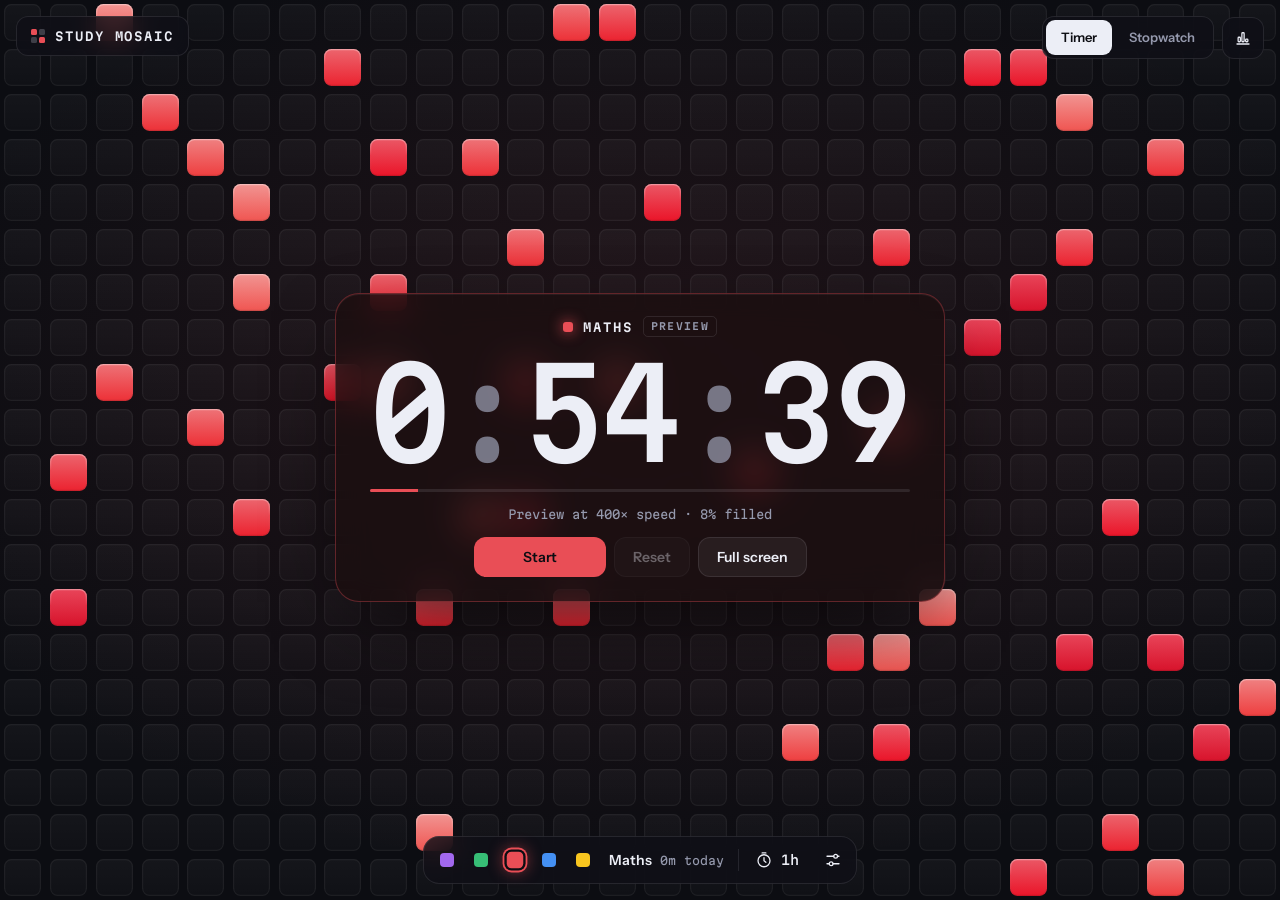
==== commit c54f5b8b: "Add study stats page and slim down the bottom bar A chart button opens a stats page: today, range to" ====
--- a/study-timer/index.html
+++ b/study-timer/index.html
@@ -11,16 +11,21 @@
 <link rel="stylesheet" href="https://fonts.googleapis.com/css2?family=Instrument+Sans:wght@400..700&family=Martian+Mono:wdth,wght@75..112.5,300..700&display=swap">
 <style>
   /* Layout: a full-bleed canvas fills with squares behind a centred time plate.
-     Brand + mode sit along the top, subjects + settings in a glass dock at the bottom.
-     Full screen drops everything except the squares and an enlarged plate. */
+     Brand, mode and the stats button sit along the top; one slim pill at the bottom holds
+     subject, duration and settings. Full screen keeps only the squares and an enlarged plate.
+     The stats page is a full overlay: filters, KPI row, then charts and a session table. */
   :root {
     --ink: #0c0d12;
+    --surface: #13141b;
     --glass: rgba(15, 16, 23, 0.8);
+    --pop: rgba(17, 18, 26, 0.96);
     --line: rgba(232, 234, 245, 0.1);
     --line-strong: rgba(232, 234, 245, 0.22);
+    --grid: rgba(232, 234, 245, 0.07);
     --text: #eceef6;
     --muted: #9599ad;
     --danger: #ff7a85;
+    --good: #4fd18b;
     --subj: hsl(357, 78%, 61%);
     --subj-soft: hsla(357, 78%, 61%, 0.1);
     --subj-line: hsla(357, 78%, 61%, 0.35);
@@ -43,58 +48,52 @@
     -webkit-font-smoothing: antialiased;
   }
   button { font: inherit; }
+  svg.i { width: 18px; height: 18px; fill: none; stroke: currentColor; stroke-width: 1.7; stroke-linecap: round; stroke-linejoin: round; flex: none; }
 
   #tiles { position: fixed; inset: 0; width: 100%; height: 100%; display: block; z-index: 0; }
 
   .app {
-    position: relative;
-    z-index: 1;
-    box-sizing: border-box;
-    height: 100%;
-    overflow-y: auto;
-    display: grid;
-    grid-template-rows: auto 1fr auto;
-    gap: 16px;
-    padding-block: 16px;
-    padding-inline: 16px;
+    position: relative; z-index: 1; box-sizing: border-box; height: 100%; overflow-y: auto;
+    display: grid; grid-template-rows: auto 1fr auto; gap: 16px;
+    padding-block: 16px; padding-inline: 16px;
   }
 
   /* Top bar */
   .topbar { display: flex; flex-wrap: wrap; align-items: flex-start; justify-content: space-between; gap: 12px; }
-  .brand {
-    display: inline-flex; align-items: center; gap: 10px;
-    padding: 11px 14px; border-radius: 12px;
+  .glass {
     background: var(--glass); border: 1px solid var(--line);
     -webkit-backdrop-filter: blur(14px); backdrop-filter: blur(14px);
+  }
+  .brand {
+    display: inline-flex; align-items: center; gap: 10px; padding: 12px 14px; border-radius: 12px;
     font: 600 12px/1 var(--font-num); letter-spacing: 0.16em; text-transform: uppercase;
   }
   .mark { display: grid; grid-template-columns: repeat(2, 6px); gap: 2px; }
   .mark i { width: 6px; height: 6px; border-radius: 1.5px; background: var(--line-strong); }
   .mark i:nth-child(1), .mark i:nth-child(4) { background: var(--subj); }
-  .mode-wrap { position: relative; }
+  .top-right { position: relative; display: flex; align-items: center; gap: 8px; }
+  .icon-btn {
+    display: inline-grid; place-items: center; width: 42px; height: 42px; padding: 0; border-radius: 12px;
+    color: var(--text); cursor: pointer; transition: background 0.15s;
+  }
+  .icon-btn:hover { background: rgba(40, 42, 54, 0.9); }
   .confirm {
     position: absolute; top: calc(100% + 8px); right: 0; z-index: 5;
     width: min(340px, calc(100vw - 32px)); box-sizing: border-box;
-    display: grid; gap: 10px; padding: 14px;
-    border-radius: 14px; background: var(--glass); border: 1px solid var(--line-strong);
-    -webkit-backdrop-filter: blur(16px); backdrop-filter: blur(16px);
-    font-size: 14px;
-  }
-  .confirm-actions { display: flex; gap: 8px; }
+    display: grid; gap: 10px; padding: 14px; border-radius: 14px;
+    background: var(--pop); border: 1px solid var(--line-strong); font-size: 14px;
+  }
+  .confirm-actions { display: flex; flex-wrap: wrap; gap: 8px; }
 
   /* Segmented controls */
-  .seg {
-    display: inline-flex; gap: 2px; padding: 3px; border-radius: 12px;
-    background: var(--glass); border: 1px solid var(--line);
-    -webkit-backdrop-filter: blur(14px); backdrop-filter: blur(14px);
-  }
+  .seg { display: inline-flex; gap: 2px; padding: 3px; border-radius: 12px; }
   .seg button {
     border: 0; background: transparent; color: var(--muted);
-    font: 600 13px/1 var(--font-ui); padding: 10px 15px; border-radius: 9px; cursor: pointer;
+    font: 600 13px/1 var(--font-ui); padding: 11px 15px; border-radius: 9px; cursor: pointer;
   }
   .seg button:hover:not(:disabled) { color: var(--text); }
   .seg button[aria-pressed="true"] { background: var(--text); color: var(--ink); }
-  .seg-small { background: rgba(255, 255, 255, 0.03); -webkit-backdrop-filter: none; backdrop-filter: none; }
+  .seg-small { background: rgba(255, 255, 255, 0.04); border: 1px solid var(--line); }
   .seg-small button { padding: 8px 11px; font-size: 12.5px; }
 
   /* Buttons */
@@ -116,28 +115,18 @@
   /* Time plate */
   .stage { display: grid; place-items: center; min-height: 0; }
   .plate {
-    display: grid; justify-items: center; gap: 14px;
-    max-width: 100%; box-sizing: border-box;
-    padding: 22px clamp(18px, 4vw, 34px) 24px;
-    border-radius: 24px;
-    background: var(--plate);
-    border: 1px solid var(--subj-line);
+    display: grid; justify-items: center; gap: 14px; max-width: 100%; box-sizing: border-box;
+    padding: 22px clamp(18px, 4vw, 34px) 24px; border-radius: 24px;
+    background: var(--plate); border: 1px solid var(--subj-line);
     -webkit-backdrop-filter: blur(18px) saturate(1.2); backdrop-filter: blur(18px) saturate(1.2);
     box-shadow: 0 30px 90px -30px rgba(0, 0, 0, 0.85), inset 0 1px 0 rgba(255, 255, 255, 0.06);
   }
-  .plate-head {
-    display: flex; align-items: center; gap: 10px;
-    font: 600 12px/1 var(--font-num); letter-spacing: 0.16em; text-transform: uppercase;
-  }
+  .plate-head { display: flex; align-items: center; gap: 10px; font: 600 12px/1 var(--font-num); letter-spacing: 0.16em; text-transform: uppercase; }
   .dot { width: 0.85em; height: 0.85em; border-radius: 0.25em; background: var(--subj); box-shadow: 0 0 14px var(--subj); }
-  .status {
-    color: var(--muted); padding: 0.45em 0.7em; border: 1px solid var(--line); border-radius: 0.5em;
-    font-size: 0.82em; letter-spacing: 0.14em;
-  }
+  .status { color: var(--muted); padding: 0.45em 0.7em; border: 1px solid var(--line); border-radius: 0.5em; font-size: 0.82em; letter-spacing: 0.14em; }
   .digits {
-    font-family: var(--font-num); font-weight: 500; font-stretch: 87.5%;
-    font-variant-numeric: tabular-nums; font-size: clamp(48px, 10vw, 124px);
-    line-height: 1; letter-spacing: -0.03em; white-space: nowrap;
+    font-family: var(--font-num); font-weight: 500; font-stretch: 87.5%; font-variant-numeric: tabular-nums;
+    font-size: clamp(48px, 10vw, 124px); line-height: 1; letter-spacing: -0.03em; white-space: nowrap;
   }
   .digits .c { color: var(--muted); opacity: 0.75; }
   .meter { width: 100%; height: 3px; border-radius: 2px; background: var(--line); overflow: hidden; }
@@ -145,73 +134,74 @@
   .meta { font: 400 12px/1.4 var(--font-num); color: var(--muted); text-align: center; font-variant-numeric: tabular-nums; }
   .actions { display: flex; flex-wrap: wrap; justify-content: center; gap: 8px; }
 
-  /* Dock */
-  .dock {
-    justify-self: center; width: 100%; max-width: 1060px; box-sizing: border-box;
-    display: grid; gap: 14px; padding: 14px; border-radius: 20px;
-    background: var(--glass); border: 1px solid var(--line);
-    -webkit-backdrop-filter: blur(16px) saturate(1.1); backdrop-filter: blur(16px) saturate(1.1);
-  }
-  .subjects { display: grid; grid-template-columns: repeat(5, minmax(0, 1fr)); gap: 8px; }
-  .subject {
-    --c: #888;
-    display: flex; align-items: center; gap: 10px; min-width: 0;
-    padding: 10px 12px; border-radius: 12px;
-    border: 1px solid var(--line); background: rgba(255, 255, 255, 0.03); color: var(--text);
-    cursor: pointer; text-align: left; transition: border-color 0.15s, background 0.15s;
-  }
-  .subject:hover { background: rgba(255, 255, 255, 0.07); }
-  .subject .sw { flex: none; width: 16px; height: 16px; border-radius: 4px; background: var(--c); box-shadow: inset 0 1px 0 rgba(255, 255, 255, 0.3); }
-  .subject .txt { display: grid; gap: 5px; min-width: 0; }
-  .subject .name { font-weight: 600; font-size: 14px; line-height: 1; white-space: nowrap; overflow: hidden; text-overflow: ellipsis; }
-  .subject .today { font: 400 11px/1 var(--font-num); color: var(--muted); white-space: nowrap; font-variant-numeric: tabular-nums; }
-  .subject[aria-pressed="true"] { border-color: var(--c); background: color-mix(in srgb, var(--c) 14%, transparent); }
-  .subject[aria-pressed="true"] .sw { box-shadow: 0 0 12px var(--c), inset 0 1px 0 rgba(255, 255, 255, 0.3); }
-
-  .settings { display: flex; flex-wrap: wrap; align-items: center; gap: 12px 28px; }
-  .group { display: flex; flex-wrap: wrap; align-items: center; gap: 8px 10px; min-width: 0; }
+  /* Bottom pill */
+  .bar {
+    position: relative; justify-self: center; max-width: 100%; box-sizing: border-box;
+    display: flex; align-items: center; gap: 4px; padding: 5px; border-radius: 16px;
+  }
+  .swatches { display: flex; align-items: center; gap: 2px; padding-left: 2px; }
+  .swatch {
+    --c: #888; display: grid; place-items: center; width: 32px; height: 36px; padding: 0;
+    border: 0; border-radius: 10px; background: transparent; cursor: pointer;
+  }
+  .swatch i { width: 14px; height: 14px; border-radius: 4px; background: var(--c); transition: transform 0.15s, box-shadow 0.15s; }
+  .swatch:hover i { transform: scale(1.18); }
+  .swatch[aria-pressed="true"] i { transform: scale(1.18); box-shadow: 0 0 0 2px var(--ink), 0 0 0 3.5px var(--c), 0 0 14px var(--c); }
+  .cur { display: inline-flex; align-items: baseline; gap: 8px; padding: 0 10px 0 6px; white-space: nowrap; min-width: 0; }
+  .cur-name { font: 600 14px/1 var(--font-ui); }
+  .cur-today { font: 400 11.5px/1 var(--font-num); color: var(--muted); font-variant-numeric: tabular-nums; }
+  .divider { width: 1px; height: 22px; background: var(--line); flex: none; }
+  .tool {
+    display: inline-flex; align-items: center; gap: 8px; height: 36px; padding: 0 12px;
+    border: 0; border-radius: 11px; background: transparent; color: var(--text);
+    font: 500 13px/1 var(--font-num); cursor: pointer; white-space: nowrap;
+  }
+  .tool:hover, .tool[aria-expanded="true"] { background: rgba(255, 255, 255, 0.08); }
+  .tool.icon-only { width: 36px; padding: 0; justify-content: center; }
+  .pop {
+    position: absolute; bottom: calc(100% + 10px); left: 50%; transform: translateX(-50%); z-index: 6;
+    width: min(360px, calc(100vw - 32px)); box-sizing: border-box;
+    display: grid; gap: 16px; padding: 16px; border-radius: 16px;
+    background: var(--pop); border: 1px solid var(--line-strong);
+    -webkit-backdrop-filter: blur(18px); backdrop-filter: blur(18px);
+    box-shadow: 0 24px 60px -20px rgba(0, 0, 0, 0.8);
+  }
+  .pop-row { display: grid; gap: 9px; }
+  .pop-line { display: flex; flex-wrap: wrap; align-items: center; gap: 8px; }
   .label { font: 600 10.5px/1 var(--font-num); letter-spacing: 0.14em; text-transform: uppercase; color: var(--muted); }
   .chips { display: flex; flex-wrap: wrap; gap: 6px; }
   .chip {
-    font: 500 12px/1 var(--font-num); padding: 8px 10px; border-radius: 8px;
+    font: 500 12px/1 var(--font-num); padding: 9px 10px; border-radius: 8px;
     border: 1px solid var(--line); background: transparent; color: var(--text); cursor: pointer;
   }
   .chip:hover:not(:disabled) { border-color: var(--line-strong); }
   .chip[aria-pressed="true"] { background: var(--text); border-color: var(--text); color: var(--ink); }
   .chip:disabled, .seg button:disabled, .custom input:disabled { opacity: 0.4; cursor: not-allowed; }
-  .custom { display: inline-flex; align-items: center; gap: 4px; font: 500 12px/1 var(--font-num); color: var(--muted); }
+  .custom { display: inline-flex; align-items: center; gap: 6px; font: 500 12px/1 var(--font-num); color: var(--muted); }
   .custom input {
-    width: 3.2em; padding: 7px 4px; border-radius: 8px; border: 1px solid var(--line);
-    background: rgba(255, 255, 255, 0.04); color: var(--text);
-    font: 500 13px/1 var(--font-num); text-align: center;
-  }
-  .note { font-size: 12px; color: var(--muted); }
-  .toggle { display: inline-flex; align-items: center; gap: 8px; cursor: pointer; font-size: 13px; }
+    width: 3.2em; padding: 8px 4px; border-radius: 8px; border: 1px solid var(--line);
+    background: rgba(255, 255, 255, 0.04); color: var(--text); font: 500 13px/1 var(--font-num); text-align: center;
+  }
+  .note { margin: 0; font-size: 12.5px; color: var(--muted); }
+  .toggle { display: inline-flex; align-items: center; gap: 10px; cursor: pointer; font-size: 13.5px; }
   .toggle input { accent-color: var(--subj); width: 16px; height: 16px; margin: 0; }
-  .keys { margin: 0; font: 400 11px/1.4 var(--font-num); color: var(--muted); letter-spacing: 0.03em; }
+  .keys { margin: 0; padding-top: 12px; border-top: 1px solid var(--line); font: 400 11px/1.9 var(--font-num); color: var(--muted); }
   .keys kbd { font: inherit; color: var(--text); padding: 1px 5px; border: 1px solid var(--line); border-radius: 4px; }
 
-  @media (max-width: 760px) {
-    .subjects { display: flex; overflow-x: auto; scroll-snap-type: x proximity; padding-bottom: 4px; }
-    .subject { flex: 0 0 auto; min-width: 140px; scroll-snap-align: start; }
-    .settings { gap: 12px 18px; }
-  }
+  @media (max-width: 480px) { .brand-name { display: none; } .brand { padding: 15px; } }
+  @media (max-width: 560px) { .cur-today { display: none; } }
+  @media (max-width: 430px) { .cur { display: none; } .tool { padding: 0 10px; } .swatch { width: 30px; } }
   @media (hover: none) { .keys { display: none; } }
 
   /* Full screen (focus) mode */
-  body.focus .topbar, body.focus .dock, body.focus .actions, body.focus .meta { display: none; }
+  body.focus .topbar, body.focus .bar, body.focus .actions, body.focus .meta { display: none; }
   body.focus .app { grid-template-rows: 1fr; }
-  body.focus .plate {
-    gap: clamp(12px, 2.2vh, 26px);
-    padding: clamp(18px, 3.6vh, 46px) clamp(24px, 4.5vw, 76px);
-    border-radius: clamp(20px, 2.4vw, 38px);
-  }
+  body.focus .plate { gap: clamp(12px, 2.2vh, 26px); padding: clamp(18px, 3.6vh, 46px) clamp(24px, 4.5vw, 76px); border-radius: clamp(20px, 2.4vw, 38px); }
   body.focus .plate-head { font-size: clamp(12px, 1.3vw, 19px); }
   body.focus .digits { font-size: min(17vw, 30vh); }
   body.focus.idle, body.focus.idle * { cursor: none; }
   .focus-ui {
-    position: fixed; z-index: 10;
-    top: calc(env(safe-area-inset-top, 0px) + 16px); right: 16px; left: 16px;
+    position: fixed; z-index: 10; top: calc(env(safe-area-inset-top, 0px) + 16px); right: 16px; left: 16px;
     display: none; flex-wrap: wrap; align-items: center; justify-content: flex-end; gap: 8px;
     pointer-events: none; opacity: 0; transition: opacity 0.3s;
   }
@@ -220,6 +210,91 @@
   body.focus .focus-ui { display: flex; }
   body.focus.show-ui .focus-ui { opacity: 1; pointer-events: auto; }
 
+  /* Stats page */
+  body.stats-open .app, body.stats-open #tiles, body.stats-open .focus-ui { visibility: hidden; }
+  .stats { position: fixed; inset: 0; z-index: 30; overflow-y: auto; background: var(--ink); }
+  .stats-inner {
+    box-sizing: border-box; max-width: 1120px; margin: 0 auto; display: grid; gap: 16px;
+    padding-block: calc(env(safe-area-inset-top, 0px) + 18px) calc(env(safe-area-inset-bottom, 0px) + 40px);
+    padding-inline: 16px;
+  }
+  .stats-head { display: flex; flex-wrap: wrap; align-items: center; gap: 10px 14px; }
+  .stats-head h1 { margin: 0; flex: 1; font: 600 22px/1.15 var(--font-ui); text-wrap: balance; }
+  .sync { display: inline-flex; align-items: center; gap: 8px; font: 400 12px/1.3 var(--font-num); color: var(--muted); }
+  .sync i { width: 7px; height: 7px; border-radius: 50%; background: var(--muted); flex: none; }
+  .sync[data-state="account"] i { background: var(--good); }
+  .sync[data-state="warn"] i { background: var(--danger); }
+  .filters { display: flex; flex-wrap: wrap; align-items: center; gap: 10px; }
+  .banner {
+    display: flex; flex-wrap: wrap; align-items: center; justify-content: space-between; gap: 10px;
+    padding: 10px 10px 10px 14px; border-radius: 12px; border: 1px solid var(--line-strong);
+    background: rgba(255, 255, 255, 0.04); font-size: 13.5px;
+  }
+  .kpis { display: grid; grid-template-columns: repeat(4, minmax(0, 1fr)); gap: 12px; }
+  .kpi { display: grid; gap: 8px; align-content: start; min-width: 0; padding: 16px; border-radius: 16px; background: var(--surface); border: 1px solid var(--line); }
+  .kpi-value { font: 600 30px/1.05 var(--font-ui); letter-spacing: -0.01em; }
+  .kpi-sub { font-size: 12.5px; color: var(--muted); }
+  .cards { display: grid; grid-template-columns: repeat(2, minmax(0, 1fr)); gap: 12px; }
+  .card { display: grid; grid-template-columns: minmax(0, 1fr); gap: 14px; align-content: start; min-width: 0; padding: 18px; border-radius: 18px; background: var(--surface); border: 1px solid var(--line); }
+  .card > * { min-width: 0; }
+  .card.wide { grid-column: 1 / -1; }
+  .card-head { display: flex; flex-wrap: wrap; align-items: flex-start; justify-content: space-between; gap: 10px; }
+  .card h2 { margin: 0; font: 600 15px/1.25 var(--font-ui); }
+  .card-sub { margin: 3px 0 0; font-size: 12.5px; color: var(--muted); }
+  .legend { display: flex; flex-wrap: wrap; gap: 6px 16px; font-size: 12.5px; }
+  .legend span { display: inline-flex; align-items: center; gap: 7px; }
+  .legend i { width: 10px; height: 10px; border-radius: 3px; flex: none; }
+  .chart { min-width: 0; }
+  .chart-svg { display: block; width: 100%; height: auto; }
+  .chart-svg text { font: 400 10.5px var(--font-num); fill: var(--muted); font-variant-numeric: tabular-nums; }
+  .chart-svg .grid { stroke: var(--grid); stroke-width: 1; shape-rendering: crispEdges; }
+  .chart-svg .base { stroke: var(--line-strong); stroke-width: 1; shape-rendering: crispEdges; }
+  .chart-svg .hit { fill: transparent; cursor: default; }
+  .chart-svg .col.on .mark { filter: brightness(1.22); }
+  .chart-svg .col.on .hit { fill: rgba(255, 255, 255, 0.04); }
+  .chart-svg:focus-visible { outline-offset: 4px; border-radius: 6px; }
+  .srows { display: grid; gap: 12px; }
+  .srow { display: grid; grid-template-columns: 96px minmax(0, 1fr); align-items: center; gap: 12px; min-height: 22px; border-radius: 6px; }
+  .srow.on .sbar { filter: brightness(1.22); }
+  .sname { font-size: 13px; white-space: nowrap; overflow: hidden; text-overflow: ellipsis; }
+  .strack { display: flex; align-items: center; gap: 8px; min-width: 0; }
+  .sbar { display: block; height: 14px; border-radius: 0 4px 4px 0; flex: none; }
+  .sval { font: 500 12px/1 var(--font-num); white-space: nowrap; font-variant-numeric: tabular-nums; }
+  .sval em { font-style: normal; color: var(--muted); margin-left: 6px; }
+  .table-wrap { overflow-x: auto; }
+  .table-wrap.tall { max-height: 380px; overflow-y: auto; }
+  table { width: 100%; border-collapse: collapse; font-size: 13px; }
+  th { position: sticky; top: 0; background: var(--surface); text-align: left; font: 600 10.5px/1 var(--font-num); letter-spacing: 0.12em; text-transform: uppercase; color: var(--muted); padding: 0 14px 10px 0; white-space: nowrap; }
+  th .key { display: inline-block; width: 8px; height: 8px; border-radius: 2px; margin-right: 6px; vertical-align: 0; }
+  td { padding: 10px 14px 10px 0; border-top: 1px solid var(--line); white-space: nowrap; vertical-align: middle; }
+  td.num, th.num { text-align: right; }
+  td.num { font: 400 12.5px var(--font-num); font-variant-numeric: tabular-nums; }
+  td.muted { color: var(--muted); }
+  .mix { display: inline-flex; gap: 2px; width: 72px; height: 8px; margin-right: 10px; vertical-align: middle; }
+  .mix i { height: 100%; border-radius: 2px; }
+  .result { display: inline-flex; align-items: center; gap: 6px; }
+  .result svg.i { width: 15px; height: 15px; }
+  .result.done svg { color: var(--good); }
+  .more { justify-self: start; }
+  .empty { display: grid; justify-items: center; gap: 12px; padding: 44px 20px; text-align: center; border-radius: 18px; background: var(--surface); border: 1px solid var(--line); }
+  .empty h2 { margin: 0; font: 600 18px/1.25 var(--font-ui); }
+  .empty p { margin: 0; max-width: 46ch; color: var(--muted); font-size: 14px; }
+  .empty .mark { grid-template-columns: repeat(3, 10px); gap: 4px; }
+  .empty .mark i { width: 10px; height: 10px; border-radius: 3px; }
+  .tip {
+    position: fixed; z-index: 40; pointer-events: none; box-sizing: border-box; min-width: 150px; max-width: 240px;
+    display: grid; gap: 6px; padding: 10px 12px; border-radius: 10px;
+    background: #1d1f29; border: 1px solid var(--line-strong); box-shadow: 0 14px 34px -12px rgba(0, 0, 0, 0.8); font-size: 12.5px;
+  }
+  .tip-title { font: 500 11px/1.3 var(--font-num); color: var(--muted); }
+  .tip-total { font: 600 17px/1.1 var(--font-ui); }
+  .tip-row { display: grid; grid-template-columns: 12px auto minmax(0, 1fr); align-items: center; gap: 8px; }
+  .tip-row i { width: 12px; height: 3px; border-radius: 2px; }
+  .tip-row b { font-weight: 600; font-variant-numeric: tabular-nums; }
+  .tip-row span { color: var(--muted); }
+  @media (max-width: 860px) { .cards { grid-template-columns: minmax(0, 1fr); } }
+  @media (max-width: 760px) { .kpis { grid-template-columns: repeat(2, minmax(0, 1fr)); } .kpi-value { font-size: 24px; } }
+
   @media (prefers-reduced-motion: reduce) {
     *, *::before, *::after { transition: none !important; }
   }
@@ -229,12 +304,15 @@
 
 <div class="app">
   <header class="topbar">
-    <div class="brand"><span class="mark" aria-hidden="true"><i></i><i></i><i></i><i></i></span>Study Mosaic</div>
-    <div class="mode-wrap">
-      <div class="seg" role="group" aria-label="Mode">
+    <div class="brand glass"><span class="mark" aria-hidden="true"><i></i><i></i><i></i><i></i></span><span class="brand-name">Study Mosaic</span></div>
+    <div class="top-right">
+      <div class="seg glass" role="group" aria-label="Mode">
         <button type="button" id="mode-timer" data-mode="timer">Timer</button>
         <button type="button" id="mode-stopwatch" data-mode="stopwatch">Stopwatch</button>
       </div>
+      <button type="button" class="icon-btn glass" id="stats-btn" aria-label="Study stats" title="Study stats">
+        <svg class="i" viewBox="0 0 24 24" aria-hidden="true"><path d="M4 20h16"/><rect x="5.5" y="11" width="3" height="6" rx="1"/><rect x="10.5" y="5" width="3" height="12" rx="1"/><rect x="15.5" y="13.5" width="3" height="3.5" rx="1"/></svg>
+      </button>
       <div class="confirm" id="mode-confirm" role="alertdialog" aria-labelledby="mode-confirm-text" hidden>
         <span id="mode-confirm-text">Switch modes? This resets the current session.</span>
         <div class="confirm-actions">
@@ -259,31 +337,46 @@
     </section>
   </main>
 
-  <section class="dock" aria-label="Session settings">
-    <div class="subjects" id="subjects" role="group" aria-label="Subject"></div>
-    <div class="settings">
-      <div class="group">
+  <nav class="bar glass" aria-label="Session settings">
+    <div class="swatches" id="swatches" role="group" aria-label="Subject"></div>
+    <span class="cur"><span class="cur-name" id="cur-name">Maths</span><span class="cur-today" id="cur-today">0m today</span></span>
+    <span class="divider" aria-hidden="true"></span>
+    <button type="button" class="tool" id="duration-btn" aria-haspopup="dialog" aria-expanded="false" aria-controls="pop-duration">
+      <svg class="i" viewBox="0 0 24 24" aria-hidden="true"><circle cx="12" cy="13" r="8"/><path d="M12 9v4l2.5 2M9.5 2.5h5"/></svg><span id="duration-text">1h</span>
+    </button>
+    <button type="button" class="tool icon-only" id="settings-btn" aria-haspopup="dialog" aria-expanded="false" aria-controls="pop-settings" aria-label="Settings" title="Settings">
+      <svg class="i" viewBox="0 0 24 24" aria-hidden="true"><path d="M4 7h9M18 7h2M4 17h3M12 17h8"/><circle cx="15.5" cy="7" r="2.5"/><circle cx="9.5" cy="17" r="2.5"/></svg>
+    </button>
+
+    <div class="pop" id="pop-duration" role="dialog" aria-labelledby="duration-label" hidden>
+      <div class="pop-row">
         <span class="label" id="duration-label">Duration</span>
         <div class="chips" id="presets"></div>
-        <div class="custom">
-          <input id="dur-h" type="number" min="0" max="23" inputmode="numeric" aria-label="Hours"><span>h</span>
-          <input id="dur-m" type="number" min="0" max="59" inputmode="numeric" aria-label="Minutes"><span>m</span>
+      </div>
+      <div class="custom">
+        <span class="label">Custom</span>
+        <input id="dur-h" type="number" min="0" max="23" inputmode="numeric" aria-label="Hours"><span>h</span>
+        <input id="dur-m" type="number" min="0" max="59" inputmode="numeric" aria-label="Minutes"><span>m</span>
+      </div>
+      <p class="note" id="duration-note" hidden>Reset the session to change this.</p>
+    </div>
+
+    <div class="pop" id="pop-settings" role="dialog" aria-label="Settings" hidden>
+      <div class="pop-row">
+        <span class="label">Fill pattern</span>
+        <div class="pop-line">
+          <div class="seg seg-small" id="patterns" role="group" aria-label="Fill pattern"></div>
+          <button type="button" class="btn btn-small" id="preview">Preview</button>
         </div>
-        <span class="note" id="duration-note" hidden>Reset to change</span>
       </div>
-      <div class="group">
-        <span class="label">Fill</span>
-        <div class="seg seg-small" id="patterns" role="group" aria-label="Fill pattern"></div>
-        <button type="button" class="btn btn-small" id="preview">Preview</button>
-      </div>
-      <div class="group">
-        <span class="label">Squares</span>
-        <div class="seg seg-small" id="sizes" role="group" aria-label="Square size"></div>
+      <div class="pop-row">
+        <span class="label">Square size</span>
+        <div class="pop-line"><div class="seg seg-small" id="sizes" role="group" aria-label="Square size"></div></div>
       </div>
       <label class="toggle" for="sound"><input type="checkbox" id="sound"><span>Chime when done</span></label>
+      <p class="keys"><kbd>Space</kbd> start / pause &nbsp;·&nbsp; <kbd>F</kbd> full screen &nbsp;·&nbsp; <kbd>Esc</kbd> exit</p>
     </div>
-    <p class="keys"><kbd>Space</kbd> start / pause &nbsp;·&nbsp; <kbd>F</kbd> full screen &nbsp;·&nbsp; <kbd>Esc</kbd> exit full screen</p>
-  </section>
+  </nav>
 </div>
 
 <div class="focus-ui" id="focus-ui">
@@ -292,23 +385,92 @@
   <button type="button" class="btn btn-small" id="focus-exit">Exit full screen</button>
 </div>
 
+<section class="stats" id="stats" aria-labelledby="stats-title" hidden>
+  <div class="stats-inner">
+    <header class="stats-head">
+      <button type="button" class="btn btn-small" id="stats-close">
+        <svg class="i" viewBox="0 0 24 24" aria-hidden="true"><path d="M14.5 6l-6 6 6 6"/></svg>Timer
+      </button>
+      <h1 id="stats-title">Study stats</h1>
+      <span class="sync" id="sync-note" data-state="local"><i aria-hidden="true"></i><span id="sync-text">Saved in this browser</span></span>
+    </header>
+
+    <div class="filters">
+      <div class="seg seg-small" id="range" role="group" aria-label="Date range"></div>
+    </div>
+
+    <div class="banner" id="example-banner" hidden>
+      <span>Showing example data. These are not your sessions.</span>
+      <button type="button" class="btn btn-small" id="example-hide">Hide example</button>
+    </div>
+
+    <div class="empty" id="stats-empty" hidden>
+      <span class="mark" aria-hidden="true"><i></i><i></i><i></i><i></i><i></i><i></i></span>
+      <h2>No study sessions yet</h2>
+      <p>Start the timer and your study time shows up here, split by subject, by day and by time of day.</p>
+      <div class="confirm-actions">
+        <button type="button" class="btn btn-small" id="empty-start">Back to the timer</button>
+        <button type="button" class="btn btn-small" id="example-show">See an example</button>
+      </div>
+    </div>
+
+    <div id="stats-content" hidden>
+      <div style="display: grid; gap: 12px;">
+        <div class="kpis" id="kpis"></div>
+        <div class="cards">
+          <article class="card wide">
+            <div class="card-head">
+              <div><h2 id="daily-title">Study time per day</h2><p class="card-sub">Stacked by subject. Hover a column for the breakdown.</p></div>
+              <button type="button" class="btn btn-small" id="daily-view">Show table</button>
+            </div>
+            <div class="legend" id="legend"></div>
+            <div class="chart" id="daily-chart"></div>
+          </article>
+          <article class="card">
+            <div><h2>By subject</h2><p class="card-sub">Share of your study time in this range</p></div>
+            <div class="srows" id="subject-chart"></div>
+          </article>
+          <article class="card">
+            <div><h2>Time of day</h2><p class="card-sub">When your study minutes happen</p></div>
+            <div class="chart" id="hour-chart"></div>
+          </article>
+          <article class="card wide">
+            <div><h2>Recent sessions</h2><p class="card-sub">Newest first</p></div>
+            <div id="sessions"></div>
+          </article>
+        </div>
+      </div>
+    </div>
+  </div>
+</section>
+
+<div class="tip" id="tip" role="tooltip" hidden></div>
+
 <script>
 (() => {
   'use strict';
 
+  // Squares use the bright tones; charts use the `chart` steps, validated against the
+  // dark chart surface (lightness band, contrast, colour-blind separation).
   const SUBJECTS = [
-    { id: 'business',    name: 'Business',    h: 266, s: 80, l: 67 },
-    { id: 'economics',   name: 'Economics',   h: 148, s: 55, l: 48 },
-    { id: 'maths',       name: 'Maths',       h: 357, s: 78, l: 61 },
-    { id: 'cs',          name: 'CS',          h: 214, s: 88, l: 61 },
-    { id: 'programming', name: 'Programming', h: 46,  s: 95, l: 55 },
+    { id: 'business',    name: 'Business',    h: 266, s: 80, l: 67, chart: '#a268ee' },
+    { id: 'economics',   name: 'Economics',   h: 148, s: 55, l: 48, chart: '#33a367' },
+    { id: 'maths',       name: 'Maths',       h: 357, s: 78, l: 61, chart: '#e94e56' },
+    { id: 'cs',          name: 'CS',          h: 214, s: 88, l: 61, chart: '#4490f3' },
+    { id: 'programming', name: 'Programming', h: 46,  s: 95, l: 55, chart: '#c2880a' },
   ];
   const SUB = Object.fromEntries(SUBJECTS.map((s) => [s.id, s]));
-  const PRESETS = [[15, '15m'], [25, '25m'], [45, '45m'], [60, '1h'], [90, '1h 30m'], [120, '2h']];
+  // Stack order (bottom to top) keeps red away from green and yellow so neighbours stay distinct.
+  const CHART_ORDER = ['maths', 'business', 'programming', 'cs', 'economics'];
+  const HOUR_COLOR = '#8a91b4';
+  const PRESETS = [15, 25, 45, 60, 90, 120];
   const PATTERNS = [['scatter', 'Scatter'], ['rise', 'Rise'], ['sweep', 'Sweep'], ['bloom', 'Bloom']];
   const SIZES = [['S', 'Small', 30], ['M', 'Medium', 46], ['L', 'Large', 74]];
+  const RANGES = [['7', '7 days'], ['30', '30 days'], ['90', '90 days'], ['all', 'All time']];
   const SHADES = [-9, -5, -2, 1, 4, 8];          // lightness offsets that give the mosaic its texture
   const STORE = 'study-mosaic:v1';
+  const SESS_STORE = 'study-mosaic:sessions:v1';
+  const MIN_SESSION_MS = 30000;                   // shorter sessions are dropped on reset
   const PREVIEW_MS = 9000, SHIMMER_MS = 2200, FADE_MS = 1400;
   const reduceMotion = !!(window.matchMedia && matchMedia('(prefers-reduced-motion: reduce)').matches);
 
@@ -316,7 +478,13 @@
   const clamp = (v, a, b) => Math.min(b, Math.max(a, v));
   const hsl = (h, s, l, a = 1) => `hsla(${h.toFixed(1)}, ${s}%, ${l}%, ${a})`;
   const newSeed = () => (Math.random() * 4294967296) >>> 0;
-  const todayKey = () => { const d = new Date(); return `${d.getFullYear()}-${d.getMonth() + 1}-${d.getDate()}`; };
+  const pad = (n) => String(n).padStart(2, '0');
+  const dayKey = (d) => `${d.getFullYear()}-${pad(d.getMonth() + 1)}-${pad(d.getDate())}`;
+  const parseDay = (k) => { const [y, m, d] = k.split('-').map(Number); return new Date(y, m - 1, d); };
+  const startOfDay = (d) => new Date(d.getFullYear(), d.getMonth(), d.getDate());
+  const addDays = (d, n) => new Date(d.getFullYear(), d.getMonth(), d.getDate() + n);
+  const daysBetween = (a, b) => Math.round((b - a) / 86400000);
+  const plural = (n, w) => `${n} ${w}${n === 1 ? '' : 's'}`;
   function mulberry32(a) {
     return function () {
       a = (a + 0x6D2B79F5) | 0;
@@ -325,14 +493,92 @@
       return ((t ^ (t >>> 14)) >>> 0) / 4294967296;
     };
   }
-
-  // ---------- State ----------
+  function el(tag, cls, text) {
+    const e = document.createElement(tag);
+    if (cls) e.className = cls;
+    if (text != null) e.textContent = text;
+    return e;
+  }
+  function fmtDur(ms) {
+    const m = Math.round(ms / 60000);
+    if (m < 1) return ms > 0 ? '<1m' : '0m';
+    const h = Math.floor(m / 60), r = m % 60;
+    return h ? (r ? `${h}h ${r}m` : `${h}h`) : `${r}m`;
+  }
+  function fmtMin(min) {
+    const h = Math.floor(min / 60), r = min % 60;
+    return h ? (r ? `${h}h ${r}m` : `${h}h`) : `${r}m`;
+  }
+
+  // ---------- Session history ----------
+  // One record per study session. Time is split by day and by hour as it is studied,
+  // so stats stay right when a session crosses midnight or a subject switch.
+  const hist = new Map();
+  let histDirty = false;
+  function sanitizeSession(id, d) {
+    if (typeof id !== 'string' || !/^[A-Za-z0-9_.~:@+-]{1,120}$/.test(id) || !d || typeof d !== 'object') return null;
+    const s = {
+      id, start: +d.start, end: +d.end, mode: d.mode === 'stopwatch' ? 'stopwatch' : 'timer',
+      plannedMin: clamp(Math.round(+d.plannedMin) || 0, 0, 1439), studiedMs: 0,
+      byDay: {}, byHour: {}, completed: d.completed === true,
+    };
+    if (!isFinite(s.start) || !isFinite(s.end)) return null;
+    if (d.byDay && typeof d.byDay === 'object') {
+      for (const [k, v] of Object.entries(d.byDay)) {
+        if (!/^\d{4}-\d{2}-\d{2}$/.test(k) || !v || typeof v !== 'object') continue;
+        for (const [subj, ms] of Object.entries(v)) {
+          if (!SUB[subj] || !(+ms > 0) || !isFinite(+ms)) continue;
+          (s.byDay[k] || (s.byDay[k] = {}))[subj] = +ms;
+          s.studiedMs += +ms;
+        }
+      }
+    }
+    if (d.byHour && typeof d.byHour === 'object') {
+      for (const [h, ms] of Object.entries(d.byHour)) {
+        if (/^(\d|1\d|2[0-3])$/.test(h) && +ms > 0 && isFinite(+ms)) s.byHour[h] = +ms;
+      }
+    }
+    return s.studiedMs > 0 ? s : null;
+  }
+  function loadSessions() {
+    let arr = null;
+    try { arr = JSON.parse(localStorage.getItem(SESS_STORE)); } catch (_) { arr = null; }
+    if (!Array.isArray(arr)) return false;
+    for (const raw of arr) { const s = raw && sanitizeSession(raw.id, raw); if (s) hist.set(s.id, s); }
+    return true;
+  }
+  function saveSessions() {
+    if (!histDirty) return;
+    histDirty = false;
+    try {
+      let arr = [...hist.values()];
+      if (arr.length > 3000) arr = arr.sort((a, b) => b.start - a.start).slice(0, 3000);
+      localStorage.setItem(SESS_STORE, JSON.stringify(arr));
+    } catch (_) { /* storage unavailable */ }
+  }
+  // Adds [from, to) of study on `subj` to a session, split at clock-hour boundaries.
+  function addSpan(cur, subj, from, to) {
+    let t = to;
+    for (let guard = 0; t > from && guard < 240; guard++) {
+      const d = new Date(t - 1);
+      const hourStart = new Date(d.getFullYear(), d.getMonth(), d.getDate(), d.getHours()).getTime();
+      const part = t - Math.max(from, hourStart);
+      const day = cur.byDay[dayKey(d)] || (cur.byDay[dayKey(d)] = {});
+      day[subj] = (day[subj] || 0) + part;
+      cur.byHour[d.getHours()] = (cur.byHour[d.getHours()] || 0) + part;
+      cur.studiedMs += part;
+      t -= part;
+    }
+    cur.end = Math.max(cur.end, to);
+  }
+  const sessionsLoaded = loadSessions();
+
+  // ---------- Timer state ----------
   function defaults() {
     return {
       mode: 'timer', subject: 'maths', durationMin: 60, pattern: 'scatter', size: 'M', sound: true,
       running: false, acc: 0, runStart: 0, done: false, seed: newSeed(),
-      segments: [{ at: 0, subject: 'maths' }],
-      tally: { date: todayKey(), ms: {} }, tallyMark: 0,
+      segments: [{ at: 0, subject: 'maths' }], tallyMark: 0, currentId: null,
     };
   }
   function loadState() {
@@ -355,15 +601,32 @@
         s.segments.some((g) => !g || !SUB[g.subject] || !(g.at >= 0))) {
       s.segments = [{ at: 0, subject: s.subject }];
     }
-    if (!s.tally || typeof s.tally !== 'object' || !s.tally.ms || typeof s.tally.ms !== 'object') {
-      s.tally = { date: todayKey(), ms: {} };
-    }
     s.tallyMark = Math.max(0, +s.tallyMark || 0);
+    if (typeof s.currentId !== 'string') s.currentId = null;
+    // The first version only kept today's per-subject totals: keep them as one session.
+    if (!sessionsLoaded && s.tally && s.tally.ms && typeof s.tally.ms === 'object') {
+      const now = new Date();
+      const v1Today = `${now.getFullYear()}-${now.getMonth() + 1}-${now.getDate()}`;
+      if (s.tally.date === v1Today) {
+        const byDay = {};
+        for (const [subj, ms] of Object.entries(s.tally.ms)) if (SUB[subj] && +ms > 0) byDay[subj] = +ms;
+        const total = Object.values(byDay).reduce((a, b) => a + b, 0);
+        const imported = total > 0 && sanitizeSession(`s-import-${dayKey(now)}`, {
+          start: Date.now() - total, end: Date.now(), mode: s.mode, plannedMin: s.durationMin,
+          byDay: { [dayKey(now)]: byDay }, byHour: {}, completed: false,
+        });
+        if (imported) { hist.set(imported.id, imported); histDirty = true; }
+      }
+    }
+    delete s.tally;
     return { s, fresh: false };
   }
   const loaded = loadState();
   const state = loaded.s;
-  function save() { try { localStorage.setItem(STORE, JSON.stringify(state)); } catch (_) { /* storage unavailable */ } }
+  function save() {
+    try { localStorage.setItem(STORE, JSON.stringify(state)); } catch (_) { /* storage unavailable */ }
+    saveSessions();
+  }
 
   const T = () => state.durationMin * 60000;
   function elapsed(now = Date.now()) {
@@ -371,20 +634,123 @@
     if (state.mode === 'timer') e = Math.min(e, T());
     return e;
   }
-  // Adds study time since the last call to today's total for the current subject.
-  function account() {
-    const d = todayKey();
-    if (state.tally.date !== d) state.tally = { date: d, ms: {} };
-    const e = elapsed();
+  function currentSession(startGuess) {
+    let cur = state.currentId && hist.get(state.currentId);
+    if (!cur) {
+      cur = {
+        id: `s-${Date.now().toString(36)}-${Math.random().toString(36).slice(2, 6)}`,
+        start: startGuess, end: startGuess, mode: state.mode, plannedMin: state.durationMin,
+        studiedMs: 0, byDay: {}, byHour: {}, completed: false,
+      };
+      hist.set(cur.id, cur);
+      state.currentId = cur.id;
+    }
+    return cur;
+  }
+  // Records study time since the last call against the current subject.
+  function account(now = Date.now()) {
+    const e = elapsed(now);
     const delta = e - state.tallyMark;
-    if (delta > 0) state.tally.ms[state.subject] = (state.tally.ms[state.subject] || 0) + delta;
     state.tallyMark = e;
+    if (delta <= 0) return;
+    let end = now;
+    // If the timer ran out while the page was closed, the studying stopped at that moment.
+    if (state.mode === 'timer' && state.running) end = Math.min(now, state.runStart + T() - state.acc);
+    addSpan(currentSession(end - delta), state.subject, end - delta, end);
+    histDirty = true;
+  }
+  function closeSession() {
+    account();
+    const cur = state.currentId && hist.get(state.currentId);
+    state.currentId = null;
+    if (!cur) return;
+    if (cur.studiedMs < MIN_SESSION_MS) hist.delete(cur.id);
+    else pushSession(cur);
+    histDirty = true;
   }
   function subjectAt(t) {
     const segs = state.segments;
     let id = segs[0].subject;
     for (let i = 1; i < segs.length; i++) { if (segs[i].at <= t) id = segs[i].subject; else break; }
     return id;
+  }
+
+  // ---------- Account sync (db capability) ----------
+  // Each signed-in viewer's sessions live in their own private collection; the browser copy
+  // stays as a fallback and for signed-out viewers.
+  const sync = { status: 'local', col: null, sent: new Map(), inflight: new Set(), again: new Set(), pulling: false };
+  const SYNC_TEXT = {
+    local: 'Saved in this browser',
+    connecting: 'Loading your history…',
+    account: 'Synced to your Claude account',
+    retry: "Couldn't reach your account. Saved in this browser for now.",
+    full: 'Account storage is full. New sessions stay in this browser.',
+  };
+  function setSync(status) {
+    sync.status = status;
+    $('sync-note').dataset.state = status === 'account' ? 'account' : (status === 'retry' || status === 'full') ? 'warn' : 'local';
+    $('sync-text').textContent = SYNC_TEXT[status];
+  }
+  function toDoc(s) {
+    return { start: s.start, end: s.end, mode: s.mode, plannedMin: s.plannedMin, studiedMs: s.studiedMs, byDay: s.byDay, byHour: s.byHour, completed: s.completed, v: 1 };
+  }
+  function handleDbError(e) {
+    const code = e && e.code;
+    if (code === 'unavailable' || code === 'resource_exhausted') { setSync('retry'); return; }
+    if (code === 'quota_exceeded') { setSync('full'); return; }
+    sync.col = null;
+    setSync('local');
+  }
+  async function pushSession(s) {
+    if (!sync.col || !s || s.studiedMs < MIN_SESSION_MS) return;
+    const sig = JSON.stringify(toDoc(s));
+    if (sync.sent.get(s.id) === sig) return;
+    if (sync.inflight.has(s.id)) { sync.again.add(s.id); return; }
+    sync.inflight.add(s.id);
+    try {
+      await sync.col.doc(s.id).set(JSON.parse(sig));
+      sync.sent.set(s.id, sig);
+      if (sync.status !== 'account') setSync('account');
+    } catch (e) {
+      handleDbError(e);
+    } finally {
+      sync.inflight.delete(s.id);
+      if (sync.again.delete(s.id)) pushSession(hist.get(s.id));
+    }
+  }
+  async function pullRemote() {
+    if (!sync.col || sync.pulling) return;
+    sync.pulling = true;
+    try {
+      const snap = await sync.col.orderBy('start', 'desc').limit(1000).get();
+      for (const doc of snap.docs) {
+        if (!doc.exists) continue;
+        const s = sanitizeSession(doc.id, doc.data());
+        if (!s) continue;
+        const mine = hist.get(s.id);
+        if (!mine || s.end > mine.end || (s.end === mine.end && s.studiedMs > mine.studiedMs)) { hist.set(s.id, s); histDirty = true; }
+        sync.sent.set(s.id, JSON.stringify(toDoc(s)));
+      }
+      setSync('account');
+      for (const s of [...hist.values()]) await pushSession(s);   // uploads anything only this browser had
+      saveSessions();
+      updateToday();
+      if (stats.open) renderStats();
+    } catch (e) {
+      handleDbError(e);
+    } finally {
+      sync.pulling = false;
+    }
+  }
+  async function connectRemote() {
+    if (!(window.claude && typeof window.claude.use === 'function')) return;
+    setSync('connecting');
+    let db = null, user = null, uid = null;
+    try { [db, user] = await Promise.all([window.claude.use('db'), window.claude.use('user')]); } catch (_) { /* unavailable */ }
+    try { uid = user ? await user.id() : null; } catch (_) { uid = null; }
+    if (!db || !uid) { setSync('local'); return; }
+    try { sync.col = db.collection(`data/users/${uid}`); } catch (_) { setSync('local'); return; }
+    await pullRemote();
   }
 
   // ---------- Canvas ----------
@@ -626,17 +992,17 @@
     }
   }
 
-  // ---------- Text ----------
+  // ---------- Clock text ----------
   const els = {
     digits: $('digits'), meter: $('meter'), meta: $('meta'), status: $('status'), plateSubject: $('plate-subject'),
     start: $('start'), reset: $('reset'), fullscreen: $('fullscreen'), preview: $('preview'),
     durLabel: $('duration-label'), durNote: $('duration-note'), durH: $('dur-h'), durM: $('dur-m'),
+    durText: $('duration-text'), durBtn: $('duration-btn'), curName: $('cur-name'), curToday: $('cur-today'),
     sound: $('sound'), focusRun: $('focus-run'), focusExit: $('focus-exit'),
     modeConfirm: $('mode-confirm'), modeConfirmText: $('mode-confirm-text'),
   };
   const cache = {};
-  function setText(el, key, val) { if (cache[key] !== val) { cache[key] = val; el.textContent = val; } }
-  const pad = (n) => String(n).padStart(2, '0');
+  function setText(node, key, val) { if (cache[key] !== val) { cache[key] = val; node.textContent = val; } }
   function clock(secs, hours) {
     const h = Math.floor(secs / 3600), m = Math.floor((secs % 3600) / 60), s = secs % 60;
     return h > 0 || hours ? `${h}:${pad(m)}:${pad(s)}` : `${pad(m)}:${pad(s)}`;
@@ -653,7 +1019,6 @@
     if (s < 90) return `${Math.round(s)} s`;
     return `${(s / 60).toFixed(1)} min`;
   }
-  const fmtToday = (ms) => { const m = Math.floor(ms / 60000); return m < 60 ? `${m}m` : `${Math.floor(m / 60)}h ${m % 60}m`; };
   const nf = (n) => n.toLocaleString();
 
   function updateText(v) {
@@ -684,8 +1049,21 @@
     else meta = `Screen ${v.cycle + 1} · ${whole}% filled · fills every ${fmtLong(t)}`;
     setText(els.meta, 'meta', meta);
   }
+  function todayBySubject() {
+    const k = dayKey(new Date()), out = {};
+    for (const s of hist.values()) {
+      const d = s.byDay[k];
+      if (d) for (const id in d) out[id] = (out[id] || 0) + d[id];
+    }
+    return out;
+  }
   function updateToday() {
-    for (const s of SUBJECTS) setText($(`today-${s.id}`), `today-${s.id}`, `${fmtToday(state.tally.ms[s.id] || 0)} today`);
+    const t = todayBySubject();
+    setText(els.curToday, 'curToday', `${fmtDur(t[state.subject] || 0)} today`);
+    for (const s of SUBJECTS) {
+      const b = $(`subject-${s.id}`), title = `${s.name} · ${fmtDur(t[s.id] || 0)} today`;
+      if (b.title !== title) b.title = title;
+    }
   }
 
   // ---------- Theme ----------
@@ -743,6 +1121,7 @@
 
   // ---------- Actions ----------
   let resetArmed = 0;
+  function pushCurrent() { const cur = state.currentId && hist.get(state.currentId); if (cur) pushSession(cur); }
   function start() {
     if (state.running) return;
     if (state.done) resetSession();
@@ -761,15 +1140,16 @@
     state.acc = elapsed();
     state.running = false;
     releaseWake();
+    pushCurrent();
     save();
     syncUI();
   }
   const toggleRun = () => (state.running ? pause() : start());
   function resetSession() {
-    account();
+    closeSession();
     Object.assign(state, {
       running: false, acc: 0, runStart: 0, done: false, seed: newSeed(),
-      segments: [{ at: 0, subject: state.subject }], tallyMark: 0,
+      segments: [{ at: 0, subject: state.subject }], tallyMark: 0, currentId: null,
     });
     resetArmed = 0;
     fx.shimmer = null;
@@ -785,6 +1165,8 @@
     state.running = false;
     state.done = true;
     state.tallyMark = state.acc;
+    const cur = state.currentId && hist.get(state.currentId);
+    if (cur) { cur.completed = true; histDirty = true; pushSession(cur); }
     releaseWake();
     save();
     if (!silent) { chime(false); startFinale(Date.now(), false); }
@@ -800,6 +1182,7 @@
     state.subject = id;
     applyTheme();
     drawn.valid = false;
+    pushCurrent();
     save();
     syncUI();
   }
@@ -807,6 +1190,7 @@
   function requestMode(m) {
     if (m === state.mode) { hideModeConfirm(); return; }
     if (elapsed() > 0 || state.running) {
+      closePops();
       pendingMode = m;
       els.modeConfirmText.textContent = `Switch to ${m === 'timer' ? 'Timer' : 'Stopwatch'}? This resets the current session.`;
       els.modeConfirm.hidden = false;
@@ -830,6 +1214,7 @@
   }
   function startPreview() {
     if (state.running || !grid.N) return;
+    closePops();
     fx.preview = { start: Date.now() };
     fx.shimmer = null;
     fx.fade = null;
@@ -851,15 +1236,16 @@
     }, 2600);
   }
   function enterFocus() {
-    if (isFocus()) return;
+    if (isFocus() || stats.open) return;
     hideModeConfirm();
+    closePops();
     document.body.classList.add('focus');
     pokeUi();
-    const el = document.documentElement;
+    const root = document.documentElement;
     try {
-      const req = el.requestFullscreen || el.webkitRequestFullscreen;
+      const req = root.requestFullscreen || root.webkitRequestFullscreen;
       if (req) {
-        const p = req.call(el);
+        const p = req.call(root);
         if (p && p.catch) p.catch(() => { /* browser kept the window size; focus mode still applies */ });
       }
     } catch (_) { /* fullscreen not allowed here */ }
@@ -884,49 +1270,71 @@
   document.addEventListener('fullscreenchange', onFsChange);
   document.addEventListener('webkitfullscreenchange', onFsChange);
 
-  // ---------- Controls ----------
-  const subjectsEl = $('subjects');
+  // ---------- Bottom bar and popovers ----------
+  let openPop = null;
+  function closePops() {
+    if (!openPop) return;
+    $(`pop-${openPop}`).hidden = true;
+    $(`${openPop}-btn`).setAttribute('aria-expanded', 'false');
+    openPop = null;
+  }
+  function togglePop(name) {
+    if (openPop === name) { closePops(); return; }
+    closePops();
+    hideModeConfirm();
+    openPop = name;
+    $(`pop-${name}`).hidden = false;
+    $(`${name}-btn`).setAttribute('aria-expanded', 'true');
+  }
+  $('duration-btn').addEventListener('click', () => togglePop('duration'));
+  $('settings-btn').addEventListener('click', () => togglePop('settings'));
+  document.addEventListener('pointerdown', (e) => {
+    if (openPop && !(e.target.closest && (e.target.closest('.pop') || e.target.closest('[aria-haspopup]')))) closePops();
+  });
+
+  const swatchesEl = $('swatches');
   for (const s of SUBJECTS) {
     const b = document.createElement('button');
     b.type = 'button';
-    b.className = 'subject';
+    b.className = 'swatch';
     b.id = `subject-${s.id}`;
     b.dataset.id = s.id;
+    b.setAttribute('aria-label', s.name);
     b.style.setProperty('--c', hsl(s.h, s.s, s.l));
-    b.innerHTML = `<span class="sw" aria-hidden="true"></span><span class="txt"><span class="name">${s.name}</span><span class="today" id="today-${s.id}">0m today</span></span>`;
+    b.appendChild(el('i'));
     b.addEventListener('click', () => setSubject(s.id));
-    subjectsEl.appendChild(b);
+    swatchesEl.appendChild(b);
   }
   const presetsEl = $('presets');
-  for (const [min, label] of PRESETS) {
-    const b = document.createElement('button');
+  for (const min of PRESETS) {
+    const b = el('button', 'chip', fmtMin(min));
     b.type = 'button';
-    b.className = 'chip';
     b.id = `preset-${min}`;
     b.dataset.min = String(min);
-    b.textContent = label;
     b.addEventListener('click', () => setDuration(min));
     presetsEl.appendChild(b);
   }
-  function fillSeg(el, items, key) {
+  function fillSeg(host, items, onPick, idPrefix) {
     for (const [id, label] of items) {
-      const b = document.createElement('button');
+      const b = el('button', null, label);
       b.type = 'button';
-      b.id = `${key}-${id}`;
+      b.id = `${idPrefix}-${id}`;
       b.dataset.value = id;
-      b.textContent = label;
-      b.addEventListener('click', () => {
-        if (state[key] === id) return;
-        state[key] = id;
-        relayout();
-        save();
-        syncUI();
-      });
-      el.appendChild(b);
-    }
-  }
-  fillSeg($('patterns'), PATTERNS, 'pattern');
-  fillSeg($('sizes'), SIZES, 'size');
+      b.addEventListener('click', () => onPick(id));
+      host.appendChild(b);
+    }
+  }
+  function pickSetting(key) {
+    return (id) => {
+      if (state[key] === id) return;
+      state[key] = id;
+      relayout();
+      save();
+      syncUI();
+    };
+  }
+  fillSeg($('patterns'), PATTERNS, pickSetting('pattern'), 'pattern');
+  fillSeg($('sizes'), SIZES, pickSetting('size'), 'size');
 
   document.querySelectorAll('[data-mode]').forEach((b) => b.addEventListener('click', () => requestMode(b.dataset.mode)));
   $('mode-confirm-yes').addEventListener('click', () => { if (pendingMode) applyMode(pendingMode); });
@@ -955,32 +1363,16 @@
   els.durH.addEventListener('change', onCustomDuration);
   els.durM.addEventListener('change', onCustomDuration);
 
-  window.addEventListener('keydown', (e) => {
-    const tag = (e.target && e.target.tagName || '').toLowerCase();
-    if (tag === 'input' || tag === 'textarea' || e.metaKey || e.ctrlKey || e.altKey) return;
-    if (e.code === 'Space' && tag !== 'button') { e.preventDefault(); toggleRun(); }
-    else if (e.key === 'f' || e.key === 'F') { isFocus() ? exitFocus() : enterFocus(); }
-    else if (e.key === 'Escape') { if (isFocus()) exitFocus(); else hideModeConfirm(); }
-  });
-  window.addEventListener('pointermove', pokeUi);
-  window.addEventListener('pointerdown', () => { ensureAudio(); pokeUi(); });
-  window.addEventListener('dblclick', (e) => {
-    if (isFocus() && !(e.target.closest && e.target.closest('.focus-ui'))) exitFocus();
-  });
-  let resizeRaf = 0;
-  window.addEventListener('resize', () => { cancelAnimationFrame(resizeRaf); resizeRaf = requestAnimationFrame(relayout); });
-  document.addEventListener('visibilitychange', () => {
-    if (document.visibilityState === 'visible' && state.running) requestWake();
-    tick();
-  });
-  window.addEventListener('pagehide', () => { account(); save(); });
-
   function syncUI() {
     const e = elapsed(), locked = e > 0 || state.running;
+    const timer = state.mode === 'timer';
     document.querySelectorAll('[data-mode]').forEach((b) => b.setAttribute('aria-pressed', String(b.dataset.mode === state.mode)));
-    subjectsEl.querySelectorAll('.subject').forEach((b) => b.setAttribute('aria-pressed', String(b.dataset.id === state.subject)));
+    swatchesEl.querySelectorAll('.swatch').forEach((b) => b.setAttribute('aria-pressed', String(b.dataset.id === state.subject)));
     setText(els.plateSubject, 'plateSubject', SUB[state.subject].name);
-    setText(els.durLabel, 'durLabel', state.mode === 'timer' ? 'Duration' : 'Fill the screen every');
+    setText(els.curName, 'curName', SUB[state.subject].name);
+    setText(els.durLabel, 'durLabel', timer ? 'Duration' : 'Fill the screen every');
+    setText(els.durText, 'durText', timer ? fmtMin(state.durationMin) : `Fill ${fmtMin(state.durationMin)}`);
+    els.durBtn.setAttribute('aria-label', `${timer ? 'Duration' : 'Screen fill time'}: ${fmtMin(state.durationMin)}`);
     presetsEl.querySelectorAll('.chip').forEach((b) => {
       b.setAttribute('aria-pressed', String(+b.dataset.min === state.durationMin));
       b.disabled = locked;
@@ -1001,18 +1393,472 @@
     updateToday();
   }
 
+  // ---------- Stats page ----------
+  const stats = { open: false, range: '7', example: null, table: false, sessionLimit: 10, lastRender: 0 };
+  const statsEl = $('stats'), tipEl = $('tip');
+  const NS = 'http://www.w3.org/2000/svg';
+  const fmtDay = new Intl.DateTimeFormat(undefined, { weekday: 'short', day: 'numeric', month: 'short' });
+  const fmtShortDay = new Intl.DateTimeFormat(undefined, { day: 'numeric', month: 'short' });
+  const fmtWeekday = new Intl.DateTimeFormat(undefined, { weekday: 'short' });
+  const fmtWhen = new Intl.DateTimeFormat(undefined, { weekday: 'short', day: 'numeric', month: 'short', hour: 'numeric', minute: '2-digit' });
+  const fmtHour = new Intl.DateTimeFormat(undefined, { hour: 'numeric' });
+  const hourLabel = (h) => fmtHour.format(new Date(2026, 0, 1, h % 24));
+
+  function svgEl(tag, attrs, parent) {
+    const e = document.createElementNS(NS, tag);
+    for (const k in attrs) e.setAttribute(k, attrs[k]);
+    if (parent) parent.appendChild(e);
+    return e;
+  }
+  function topRounded(x, y, w, h, r) {
+    r = Math.min(r, w / 2, h);
+    return `M${x},${y + h}V${y + r}A${r},${r} 0 0 1 ${x + r},${y}H${x + w - r}A${r},${r} 0 0 1 ${x + w},${y + r}V${y + h}Z`;
+  }
+  function niceScale(maxMs) {
+    const minutes = Math.max(maxMs / 60000, 60);
+    const steps = [5, 10, 15, 20, 30, 60, 90, 120, 180, 240, 360, 480, 720, 1440];
+    const step = steps.find((s) => Math.ceil(minutes / s) <= 4) || 1440;
+    return { step: step * 60000, top: Math.ceil(minutes / step) * step * 60000 };
+  }
+  function fmtAxis(ms) { return ms === 0 ? '0' : fmtDur(ms); }
+
+  function showTip(content, x, y) {
+    tipEl.textContent = '';
+    tipEl.appendChild(el('div', 'tip-title', content.title));
+    tipEl.appendChild(el('div', 'tip-total', content.total));
+    for (const r of content.rows || []) {
+      const row = el('div', 'tip-row');
+      const key = el('i');
+      key.style.background = r.color;
+      row.append(key, el('b', null, r.value), el('span', null, r.name));
+      tipEl.appendChild(row);
+    }
+    tipEl.hidden = false;
+    const w = tipEl.offsetWidth, h = tipEl.offsetHeight;
+    let left = x + 14, top = y - h - 12;
+    if (left + w > window.innerWidth - 8) left = x - w - 14;
+    if (top < 8) top = y + 16;
+    tipEl.style.left = `${clamp(left, 8, window.innerWidth - w - 8)}px`;
+    tipEl.style.top = `${clamp(top, 8, window.innerHeight - h - 8)}px`;
+  }
+  function hideTip() { tipEl.hidden = true; }
+
+  // Columns from one baseline, 4px rounded top, 2px surface gap between stacked segments.
+  // Hover or arrow keys show the breakdown; the table view carries every value too.
+  function columnChart(host, o) {
+    host.textContent = '';
+    const W = Math.max(260, Math.floor(host.clientWidth)), H = o.height;
+    const padL = 50, padR = 8, padT = 10, axisH = 24;
+    const plotW = W - padL - padR, plotH = H - padT - axisH;
+    const n = o.items.length;
+    const { step, top } = niceScale(Math.max(0, ...o.items.map((it) => it.total)));
+    const svg = svgEl('svg', { class: 'chart-svg', width: W, height: H, viewBox: `0 0 ${W} ${H}`, role: 'img', tabindex: '0', 'aria-label': o.label }, host);
+    for (let v = 0; v <= top + 1; v += step) {
+      const y = Math.round(padT + plotH - (v / top) * plotH) + 0.5;
+      svgEl('line', { x1: padL, x2: W - padR, y1: y, y2: y, class: v === 0 ? 'base' : 'grid' }, svg);
+      svgEl('text', { x: padL - 8, y: y + 3.5, 'text-anchor': 'end' }, svg).textContent = fmtAxis(v);
+    }
+    const band = plotW / n, barW = Math.min(24, Math.max(2, band * 0.66)), r = Math.min(4, barW / 2);
+    const stride = o.everyLabel ? 1 : Math.max(1, Math.ceil(n / Math.max(1, Math.floor(plotW / 58))));
+    const cols = [], tops = [];
+    o.items.forEach((it, i) => {
+      const g = svgEl('g', { class: 'col' }, svg);
+      svgEl('rect', { class: 'hit', x: padL + i * band, y: padT, width: band, height: plotH }, g);
+      const x = padL + i * band + (band - barW) / 2;
+      const segs = o.segments(it).filter((s) => s.ms > 0);
+      let yBase = padT + plotH;
+      segs.forEach((s, j) => {
+        const h = (s.ms / top) * plotH, gap = j > 0 ? 2 : 0, y = yBase - h, hh = h - gap;
+        if (hh >= 0.6) {
+          if (j === segs.length - 1) svgEl('path', { class: 'mark', d: topRounded(x, y, barW, hh, r), fill: s.color }, g);
+          else svgEl('rect', { class: 'mark', x, y, width: barW, height: hh, fill: s.color }, g);
+        }
+        yBase = y;
+      });
+      tops.push(yBase);
+      const label = (o.everyLabel || (n - 1 - i) % stride === 0) ? o.xLabel(it, i) : '';
+      if (label) {
+        const half = label.length * 3.2;
+        const cx = clamp(padL + i * band + band / 2, padL + half, W - padR - half);
+        svgEl('text', { x: cx, y: H - 6, 'text-anchor': 'middle' }, svg).textContent = label;
+      }
+      g.addEventListener('pointerenter', (e) => activate(i, e));
+      g.addEventListener('pointermove', (e) => activate(i, e));
+      g.addEventListener('pointerleave', () => { cols[i].classList.remove('on'); hideTip(); });
+      cols.push(g);
+    });
+    let focusIdx = -1;
+    function activate(i, e) {
+      cols.forEach((g, j) => g.classList.toggle('on', j === i));
+      if (e) { showTip(o.tip(o.items[i]), e.clientX, e.clientY); return; }
+      const box = svg.getBoundingClientRect(), scale = box.width / W;
+      showTip(o.tip(o.items[i]), box.left + (padL + i * band + band / 2) * scale, box.top + tops[i] * scale);
+    }
+    svg.addEventListener('focus', () => { if (focusIdx < 0) focusIdx = n - 1; activate(focusIdx); });
+    svg.addEventListener('blur', () => { cols.forEach((g) => g.classList.remove('on')); hideTip(); });
+    svg.addEventListener('keydown', (e) => {
+      const moves = { ArrowLeft: -1, ArrowRight: 1, Home: -n, End: n };
+      if (!(e.key in moves)) return;
+      e.preventDefault();
+      focusIdx = clamp((focusIdx < 0 ? n - 1 : focusIdx) + moves[e.key], 0, n - 1);
+      activate(focusIdx);
+    });
+  }
+
+  function makeExample() {
+    const rnd = mulberry32(20261004), out = [], today = startOfDay(new Date()), now = Date.now();
+    const weights = [['maths', 0.3], ['cs', 0.22], ['economics', 0.18], ['programming', 0.16], ['business', 0.14]];
+    const pick = () => { let x = rnd(); for (const [id, w] of weights) { if ((x -= w) <= 0) return id; } return 'maths'; };
+    for (let d = 59; d >= 0; d--) {
+      if (d > 0 && rnd() < 0.22) continue;
+      const day = addDays(today, -d);
+      let hour = 8 + Math.floor(rnd() * 5);
+      const count = 1 + Math.floor(rnd() * 3);
+      for (let k = 0; k < count && hour < 23; k++) {
+        const len = (20 + Math.floor(rnd() * 70)) * 60000;
+        const start = day.getTime() + hour * 3600000 + Math.floor(rnd() * 40) * 60000;
+        if (start + len > now) break;
+        const mode = rnd() < 0.75 ? 'timer' : 'stopwatch';
+        const s = { id: `example-${d}-${k}`, start, end: start, mode, plannedMin: 60, studiedMs: 0, byDay: {}, byHour: {}, completed: false };
+        const a = pick(), b = rnd() < 0.35 ? pick() : a;
+        const split = a === b ? len : Math.round(len * (0.4 + rnd() * 0.3));
+        addSpan(s, a, start, start + split);
+        if (split < len) addSpan(s, b, start + split, start + len);
+        s.completed = mode === 'timer' && rnd() < 0.7;
+        s.plannedMin = mode === 'timer' ? (s.completed ? Math.round(len / 60000) : [45, 60, 90][Math.floor(rnd() * 3)]) : 60;
+        out.push(s);
+        hour += Math.ceil(len / 3600000) + 1 + Math.floor(rnd() * 4);
+      }
+    }
+    return out;
+  }
+
+  function computeStats() {
+    const sessions = stats.example || [...hist.values()].filter((s) => s.studiedMs > 0);
+    const today = startOfDay(new Date()), todayK = dayKey(today);
+    const days = new Map();
+    let allTotal = 0;
+    for (const s of sessions) {
+      for (const [k, v] of Object.entries(s.byDay)) {
+        const d = days.get(k) || {};
+        for (const [subj, ms] of Object.entries(v)) { d[subj] = (d[subj] || 0) + ms; allTotal += ms; }
+        days.set(k, d);
+      }
+    }
+    const dayTotal = (k) => { const d = days.get(k); let t = 0; if (d) for (const id in d) t += d[id]; return t; };
+    let first;
+    if (stats.range === 'all') {
+      const keys = [...days.keys()].filter((k) => dayTotal(k) > 0).sort();
+      first = keys.length ? parseDay(keys[0]) : today;
+      if (first > today) first = today;
+    } else {
+      first = addDays(today, -(+stats.range - 1));
+    }
+    const nDays = daysBetween(first, today) + 1;
+    const rangeKeys = [];
+    for (let i = 0; i < nDays; i++) rangeKeys.push(dayKey(addDays(first, i)));
+    const inRange = new Set(rangeKeys);
+    const bySubj = {};
+    let total = 0;
+    for (const k of rangeKeys) {
+      const d = days.get(k);
+      if (d) for (const id in d) { bySubj[id] = (bySubj[id] || 0) + d[id]; total += d[id]; }
+    }
+    const rangeSessions = sessions.filter((s) => Object.keys(s.byDay).some((k) => inRange.has(k))).sort((a, b) => b.start - a.start);
+    const byHour = new Array(24).fill(0);
+    for (const s of rangeSessions) for (const [h, ms] of Object.entries(s.byHour)) byHour[+h] += ms;
+
+    const STREAK_MIN = 60000;
+    let streak = 0, d = today;
+    if (dayTotal(dayKey(d)) < STREAK_MIN) d = addDays(d, -1);
+    while (dayTotal(dayKey(d)) >= STREAK_MIN) { streak++; d = addDays(d, -1); }
+    let best = 0, run = 0, prev = null;
+    for (const k of [...days.keys()].sort()) {
+      if (dayTotal(k) < STREAK_MIN) continue;
+      const dt = parseDay(k);
+      run = prev && daysBetween(prev, dt) === 1 ? run + 1 : 1;
+      prev = dt;
+      best = Math.max(best, run);
+    }
+
+    // More than ~3 months of daily columns gets too thin to read, so long ranges go weekly.
+    const weekly = nDays > 92;
+    const buckets = [];
+    if (!weekly) {
+      for (const k of rangeKeys) {
+        const date = parseDay(k), bs = Object.assign({}, days.get(k) || {});
+        buckets.push({
+          bySubj: bs, total: dayTotal(k),
+          title: k === todayK ? `Today, ${fmtShortDay.format(date)}` : fmtDay.format(date),
+          axis: k === todayK ? 'Today' : nDays <= 7 ? fmtWeekday.format(date) : fmtShortDay.format(date),
+        });
+      }
+    } else {
+      let w = addDays(first, -((first.getDay() + 6) % 7));
+      while (w <= today) {
+        const bs = {};
+        let t = 0;
+        for (let i = 0; i < 7; i++) {
+          const k = dayKey(addDays(w, i));
+          if (!inRange.has(k)) continue;
+          const dd = days.get(k);
+          if (dd) for (const id in dd) { bs[id] = (bs[id] || 0) + dd[id]; t += dd[id]; }
+        }
+        buckets.push({ bySubj: bs, total: t, title: `Week of ${fmtShortDay.format(w)}`, axis: fmtShortDay.format(w) });
+        w = addDays(w, 7);
+      }
+    }
+    return { sessions, allTotal, todayK, days, dayTotal, nDays, total, bySubj, rangeSessions, byHour, streak, best, buckets, weekly };
+  }
+
+  const rangeLabel = () => ({ 7: 'Last 7 days', 30: 'Last 30 days', 90: 'Last 90 days', all: 'All time' })[stats.range];
+  function renderKpis(S) {
+    const host = $('kpis');
+    host.textContent = '';
+    const todayMap = S.days.get(S.todayK) || {};
+    const todayTop = Object.keys(todayMap).sort((a, b) => todayMap[b] - todayMap[a])[0];
+    const finished = S.rangeSessions.filter((s) => s.completed).length;
+    const tiles = [
+      ['Today', fmtDur(S.dayTotal(S.todayK)), todayTop ? `Mostly ${SUB[todayTop].name}` : 'Nothing logged yet today'],
+      [rangeLabel(), fmtDur(S.total), `${plural(S.rangeSessions.length, 'session')} · ${finished} finished`],
+      ['Daily average', fmtDur(S.total / S.nDays), `Across ${plural(S.nDays, 'day')}`],
+      ['Streak', plural(S.streak, 'day'), `Best: ${plural(S.best, 'day')}`],
+    ];
+    for (const [label, value, sub] of tiles) {
+      const tile = el('div', 'kpi');
+      tile.append(el('span', 'label', label), el('span', 'kpi-value', value), el('span', 'kpi-sub', sub));
+      host.appendChild(tile);
+    }
+  }
+  function renderLegend() {
+    const host = $('legend');
+    if (host.childElementCount) return;
+    for (const id of CHART_ORDER) {
+      const item = el('span');
+      const key = el('i');
+      key.style.background = SUB[id].chart;
+      item.append(key, document.createTextNode(SUB[id].name));
+      host.appendChild(item);
+    }
+  }
+  function renderDaily(S) {
+    const host = $('daily-chart');
+    $('daily-title').textContent = S.weekly ? 'Study time per week' : 'Study time per day';
+    $('daily-view').textContent = stats.table ? 'Show chart' : 'Show table';
+    $('legend').hidden = stats.table;
+    if (stats.table) {
+      host.textContent = '';
+      const wrap = el('div', 'table-wrap tall'), table = el('table'), head = el('tr');
+      head.appendChild(el('th', null, S.weekly ? 'Week' : 'Day'));
+      for (const id of CHART_ORDER) {
+        const th = el('th', 'num'), key = el('span', 'key');
+        key.style.background = SUB[id].chart;
+        th.append(key, document.createTextNode(SUB[id].name));
+        head.appendChild(th);
+      }
+      head.appendChild(el('th', 'num', 'Total'));
+      const thead = el('thead'), tbody = el('tbody');
+      thead.appendChild(head);
+      for (const b of [...S.buckets].reverse()) {
+        const tr = el('tr');
+        tr.appendChild(el('td', null, b.title));
+        for (const id of CHART_ORDER) tr.appendChild(el('td', `num${b.bySubj[id] ? '' : ' muted'}`, fmtDur(b.bySubj[id] || 0)));
+        tr.appendChild(el('td', 'num', fmtDur(b.total)));
+        tbody.appendChild(tr);
+      }
+      table.append(thead, tbody);
+      wrap.appendChild(table);
+      host.appendChild(wrap);
+      return;
+    }
+    columnChart(host, {
+      label: `${S.weekly ? 'Weekly' : 'Daily'} study time by subject, ${rangeLabel().toLowerCase()}`,
+      height: 250,
+      items: S.buckets,
+      segments: (b) => CHART_ORDER.map((id) => ({ color: SUB[id].chart, ms: b.bySubj[id] || 0 })),
+      xLabel: (b) => b.axis,
+      tip: (b) => ({
+        title: b.title,
+        total: b.total ? `${fmtDur(b.total)} total` : 'No study',
+        rows: CHART_ORDER.filter((id) => b.bySubj[id] > 0).sort((a, c) => b.bySubj[c] - b.bySubj[a])
+          .map((id) => ({ color: SUB[id].chart, value: fmtDur(b.bySubj[id]), name: SUB[id].name })),
+      }),
+    });
+  }
+  function renderSubjects(S) {
+    const host = $('subject-chart');
+    host.textContent = '';
+    const rows = SUBJECTS.map((s) => ({ s, ms: S.bySubj[s.id] || 0 })).sort((a, b) => b.ms - a.ms);
+    const max = Math.max(1, ...rows.map((r) => r.ms));
+    for (const { s, ms } of rows) {
+      const row = el('div', 'srow'), track = el('div', 'strack'), bar = el('i', 'sbar'), val = el('span', 'sval', fmtDur(ms));
+      bar.style.background = s.chart;
+      bar.style.width = `calc((100% - 96px) * ${(ms / max).toFixed(4)})`;
+      if (S.total > 0) val.appendChild(el('em', null, `${Math.round((ms / S.total) * 100)}%`));
+      track.append(bar, val);
+      row.append(el('span', 'sname', s.name), track);
+      const count = S.rangeSessions.filter((x) => Object.values(x.byDay).some((d) => d[s.id] > 0)).length;
+      row.addEventListener('pointerenter', (e) => {
+        row.classList.add('on');
+        showTip({ title: s.name, total: fmtDur(ms), rows: [{ color: s.chart, value: S.total ? `${Math.round((ms / S.total) * 100)}%` : '0%', name: `of study time · ${plural(count, 'session')}` }] }, e.clientX, e.clientY);
+      });
+      row.addEventListener('pointermove', (e) => showTip({ title: s.name, total: fmtDur(ms), rows: [{ color: s.chart, value: S.total ? `${Math.round((ms / S.total) * 100)}%` : '0%', name: `of study time · ${plural(count, 'session')}` }] }, e.clientX, e.clientY));
+      row.addEventListener('pointerleave', () => { row.classList.remove('on'); hideTip(); });
+      host.appendChild(row);
+    }
+  }
+  function renderHours(S) {
+    columnChart($('hour-chart'), {
+      label: `Study time by hour of day, ${rangeLabel().toLowerCase()}`,
+      height: 200,
+      everyLabel: true,
+      items: S.byHour.map((ms, h) => ({ h, total: ms })),
+      segments: (it) => [{ color: HOUR_COLOR, ms: it.total }],
+      xLabel: (it) => (it.h % 6 === 0 ? hourLabel(it.h) : ''),
+      tip: (it) => ({ title: `${hourLabel(it.h)} – ${hourLabel(it.h + 1)}`, total: it.total ? fmtDur(it.total) : 'No study', rows: [] }),
+    });
+  }
+  function renderSessions(S) {
+    const host = $('sessions');
+    host.textContent = '';
+    if (!S.rangeSessions.length) { host.appendChild(el('p', 'card-sub', 'No sessions in this range.')); return; }
+    const wrap = el('div', 'table-wrap'), table = el('table'), thead = el('thead'), tbody = el('tbody'), head = el('tr');
+    for (const [label, cls] of [['Started', ''], ['Studied', 'num'], ['Mode', ''], ['Subjects', ''], ['Result', '']]) head.appendChild(el('th', cls || null, label));
+    thead.appendChild(head);
+    for (const s of S.rangeSessions.slice(0, stats.sessionLimit)) {
+      const tr = el('tr');
+      const per = {};
+      for (const d of Object.values(s.byDay)) for (const id in d) per[id] = (per[id] || 0) + d[id];
+      tr.appendChild(el('td', null, fmtWhen.format(new Date(s.start))));
+      tr.appendChild(el('td', 'num', fmtDur(s.studiedMs)));
+      tr.appendChild(el('td', 'muted', s.mode === 'timer' ? `Timer · ${fmtMin(s.plannedMin || 0)}` : 'Stopwatch'));
+      const subj = el('td'), mix = el('span', 'mix');
+      for (const id of CHART_ORDER) {
+        if (!per[id]) continue;
+        const seg = el('i');
+        seg.style.background = SUB[id].chart;
+        seg.style.flex = `${per[id]} 1 0`;
+        mix.appendChild(seg);
+      }
+      subj.append(mix, document.createTextNode(Object.keys(per).sort((a, b) => per[b] - per[a]).map((id) => SUB[id].name).join(', ')));
+      tr.appendChild(subj);
+      const live = !stats.example && s.id === state.currentId && !s.completed;
+      const res = el('span', `result${s.completed ? ' done' : ''}`);
+      if (s.completed) res.innerHTML = '<svg class="i" viewBox="0 0 24 24" aria-hidden="true"><path d="M5 12.5l4.5 4.5L19 7.5"/></svg>';
+      res.appendChild(document.createTextNode(live ? 'In progress' : s.completed ? 'Finished' : s.mode === 'timer' ? 'Ended early' : 'Stopped'));
+      const resCell = el('td', s.completed || live ? null : 'muted');
+      resCell.appendChild(res);
+      tr.appendChild(resCell);
+      tbody.appendChild(tr);
+    }
+    table.append(thead, tbody);
+    wrap.appendChild(table);
+    host.appendChild(wrap);
+    const left = S.rangeSessions.length - stats.sessionLimit;
+    if (left > 0) {
+      const more = el('button', 'btn btn-small more', `Show ${Math.min(20, left)} more`);
+      more.type = 'button';
+      more.style.marginTop = '12px';
+      more.addEventListener('click', () => { stats.sessionLimit += 20; renderSessions(S); });
+      host.appendChild(more);
+    }
+  }
+  function renderStats() {
+    if (!stats.open) return;
+    if (!stats.example) account();
+    stats.lastRender = Date.now();
+    hideTip();
+    const S = computeStats();
+    $('range').querySelectorAll('button').forEach((b) => b.setAttribute('aria-pressed', String(b.dataset.value === stats.range)));
+    $('example-banner').hidden = !stats.example;
+    const has = S.allTotal > 0;
+    $('stats-empty').hidden = has;
+    $('stats-content').hidden = !has;
+    $('range').parentElement.hidden = !has;
+    if (!has) return;
+    renderKpis(S);
+    renderLegend();
+    renderDaily(S);
+    renderSubjects(S);
+    renderHours(S);
+    renderSessions(S);
+  }
+  function openStats() {
+    if (stats.open) return;
+    closePops();
+    hideModeConfirm();
+    if (isFocus()) exitFocus();
+    stats.open = true;
+    stats.sessionLimit = 10;
+    statsEl.hidden = false;
+    statsEl.scrollTop = 0;
+    document.body.classList.add('stats-open');
+    renderStats();
+    pullRemote();
+    $('stats-close').focus();
+  }
+  function closeStats() {
+    if (!stats.open) return;
+    stats.open = false;
+    statsEl.hidden = true;
+    document.body.classList.remove('stats-open');
+    hideTip();
+    paintRequested = true;
+    $('stats-btn').focus();
+  }
+  fillSeg($('range'), RANGES, (id) => { stats.range = id; stats.sessionLimit = 10; renderStats(); }, 'range');
+  $('stats-btn').addEventListener('click', openStats);
+  $('stats-close').addEventListener('click', closeStats);
+  $('empty-start').addEventListener('click', closeStats);
+  $('example-show').addEventListener('click', () => { stats.example = makeExample(); renderStats(); });
+  $('example-hide').addEventListener('click', () => { stats.example = null; renderStats(); });
+  $('daily-view').addEventListener('click', () => { stats.table = !stats.table; renderDaily(computeStats()); });
+  statsEl.addEventListener('scroll', hideTip, { passive: true });
+
+  // ---------- Global input ----------
+  window.addEventListener('keydown', (e) => {
+    const tag = (e.target && e.target.tagName || '').toLowerCase();
+    if (e.key === 'Escape') {
+      if (stats.open) closeStats();
+      else if (openPop) closePops();
+      else if (isFocus()) exitFocus();
+      else hideModeConfirm();
+      return;
+    }
+    if (stats.open || tag === 'input' || tag === 'textarea' || e.metaKey || e.ctrlKey || e.altKey) return;
+    if (e.code === 'Space' && tag !== 'button') { e.preventDefault(); toggleRun(); }
+    else if (e.key === 'f' || e.key === 'F') { isFocus() ? exitFocus() : enterFocus(); }
+  });
+  window.addEventListener('pointermove', pokeUi);
+  window.addEventListener('pointerdown', () => { ensureAudio(); pokeUi(); });
+  window.addEventListener('dblclick', (e) => {
+    if (isFocus() && !(e.target.closest && e.target.closest('.focus-ui'))) exitFocus();
+  });
+  let resizeRaf = 0, statsResize = 0;
+  window.addEventListener('resize', () => {
+    cancelAnimationFrame(resizeRaf);
+    resizeRaf = requestAnimationFrame(relayout);
+    if (stats.open) { clearTimeout(statsResize); statsResize = setTimeout(renderStats, 150); }
+  });
+  document.addEventListener('visibilitychange', () => {
+    if (document.visibilityState === 'visible' && state.running) requestWake();
+    tick();
+  });
+  window.addEventListener('pagehide', () => { account(); histDirty = true; save(); pushCurrent(); });
+
   // ---------- Loop ----------
-  let lastSave = 0;
+  let seconds = 0;
   function tick() {
     if (state.mode === 'timer' && state.running && elapsed() >= T()) finish(false);
   }
   setInterval(() => {
     tick();
-    if (state.running) {
-      account();
-      updateToday();
-      if (Date.now() - lastSave > 5000) { lastSave = Date.now(); save(); }
-    }
+    if (!state.running) return;
+    seconds++;
+    account();
+    if (seconds % 5 === 0) { save(); updateToday(); }
+    if (seconds % 60 === 0) pushCurrent();
+    if (stats.open && !stats.example && tipEl.hidden && Date.now() - stats.lastRender > 30000) renderStats();
   }, 1000);
   function frame() {
     requestAnimationFrame(frame);
@@ -1021,7 +1867,7 @@
     tick();
     const v = currentView(now);
     syncStatic(v);
-    if (paintRequested || state.running || v.preview || fx.shimmer || fx.fade) {
+    if (!stats.open && (paintRequested || state.running || v.preview || fx.shimmer || fx.fade)) {
       render(v, now);
       paintRequested = false;
     }
@@ -1034,11 +1880,11 @@
   if (state.mode === 'timer' && state.running && elapsed() >= T()) finish(true);
   if (state.running) requestWake();
   syncUI();
+  save();
   requestAnimationFrame(frame);
-  if (loaded.fresh) {
-    save();
-    if (!reduceMotion) setTimeout(startPreview, 700);
-  }
+  connectRemote();
+  if (location.hash === '#stats') openStats();
+  if (loaded.fresh && !reduceMotion) setTimeout(startPreview, 700);
 })();
 </script>
 </body>
